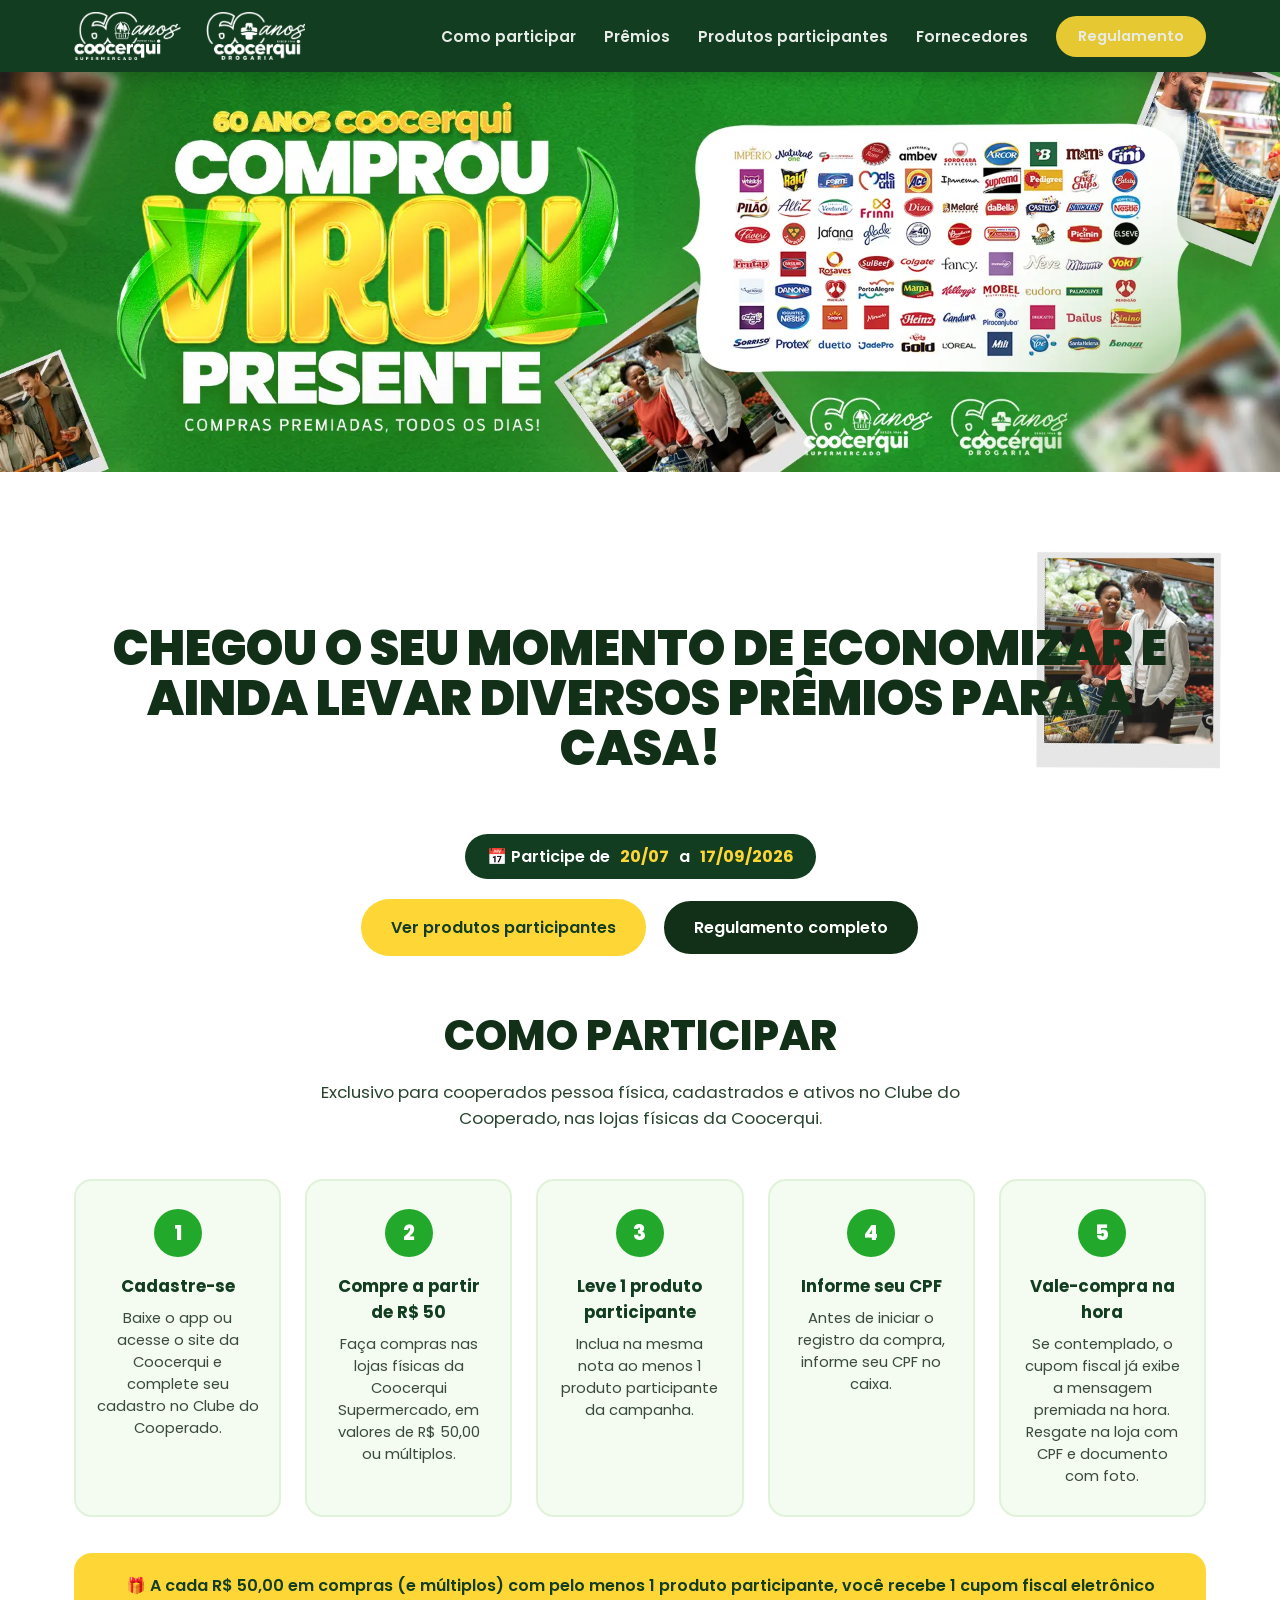
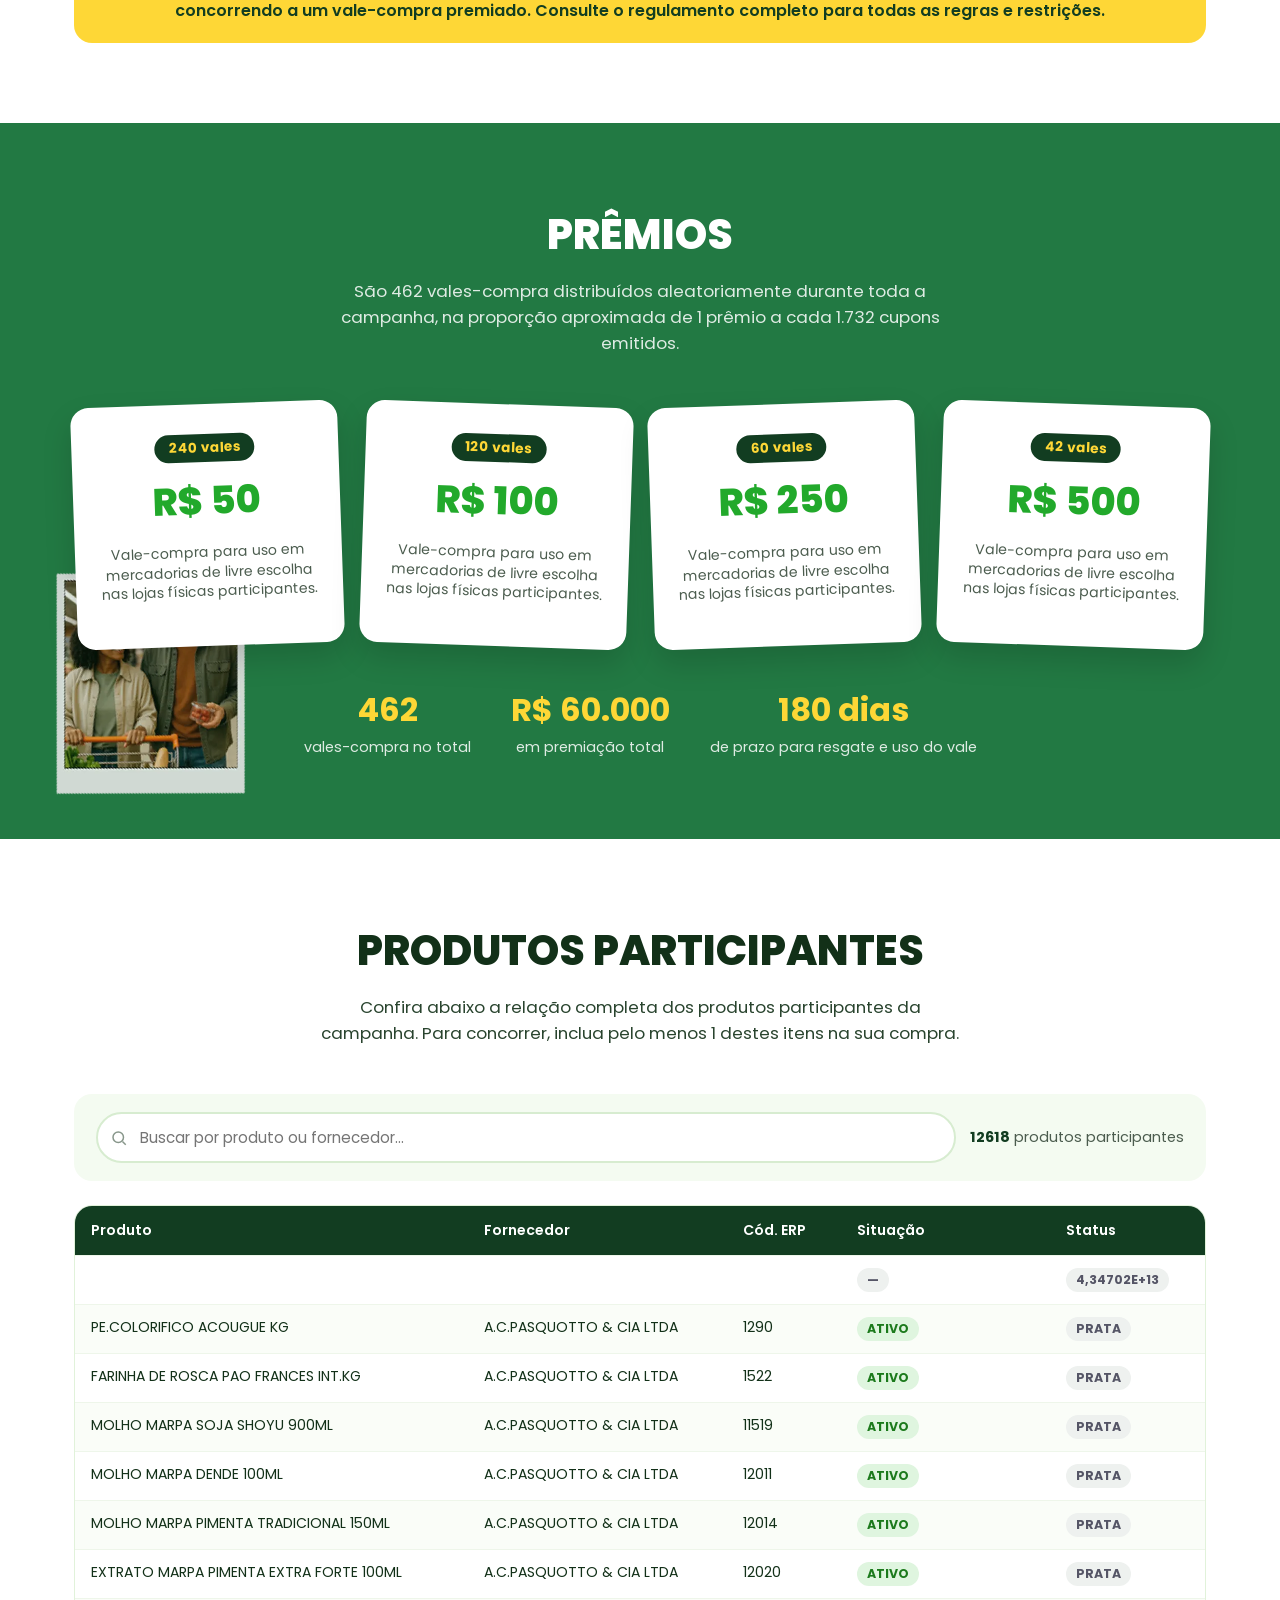
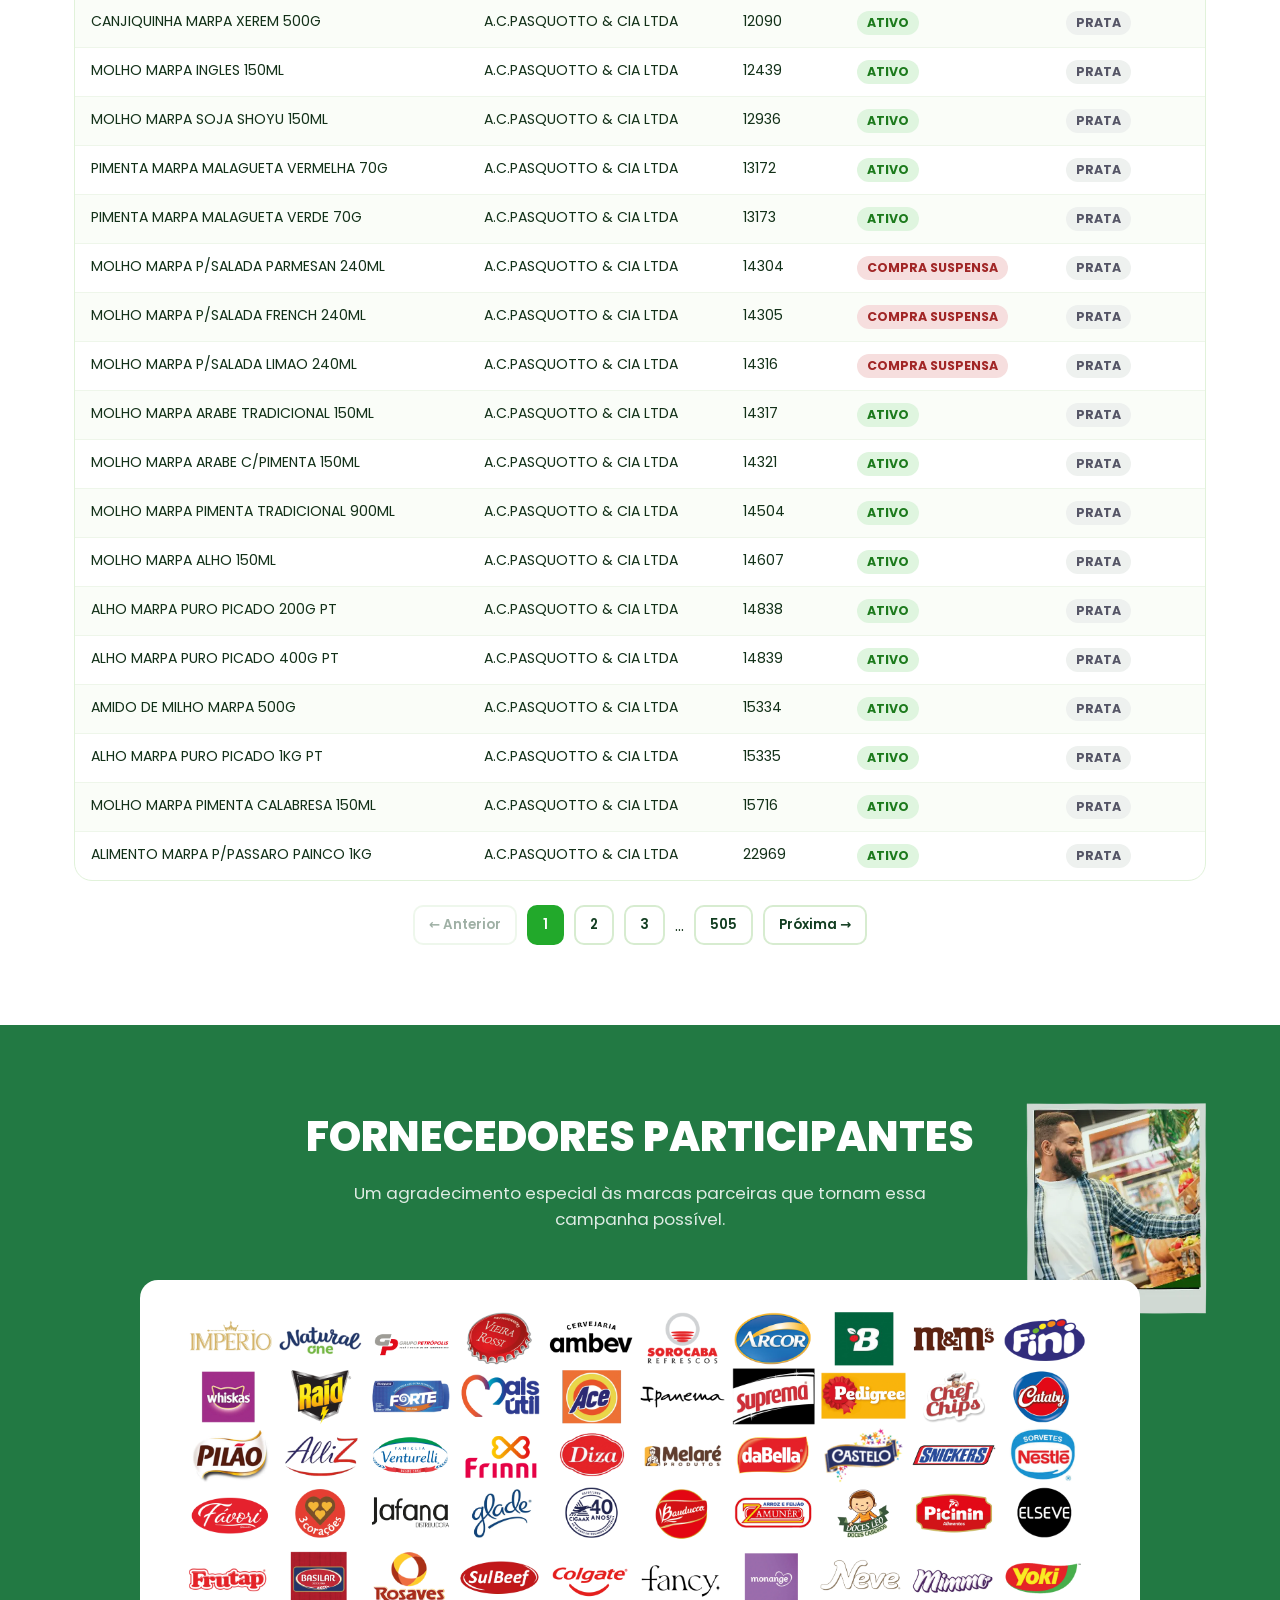
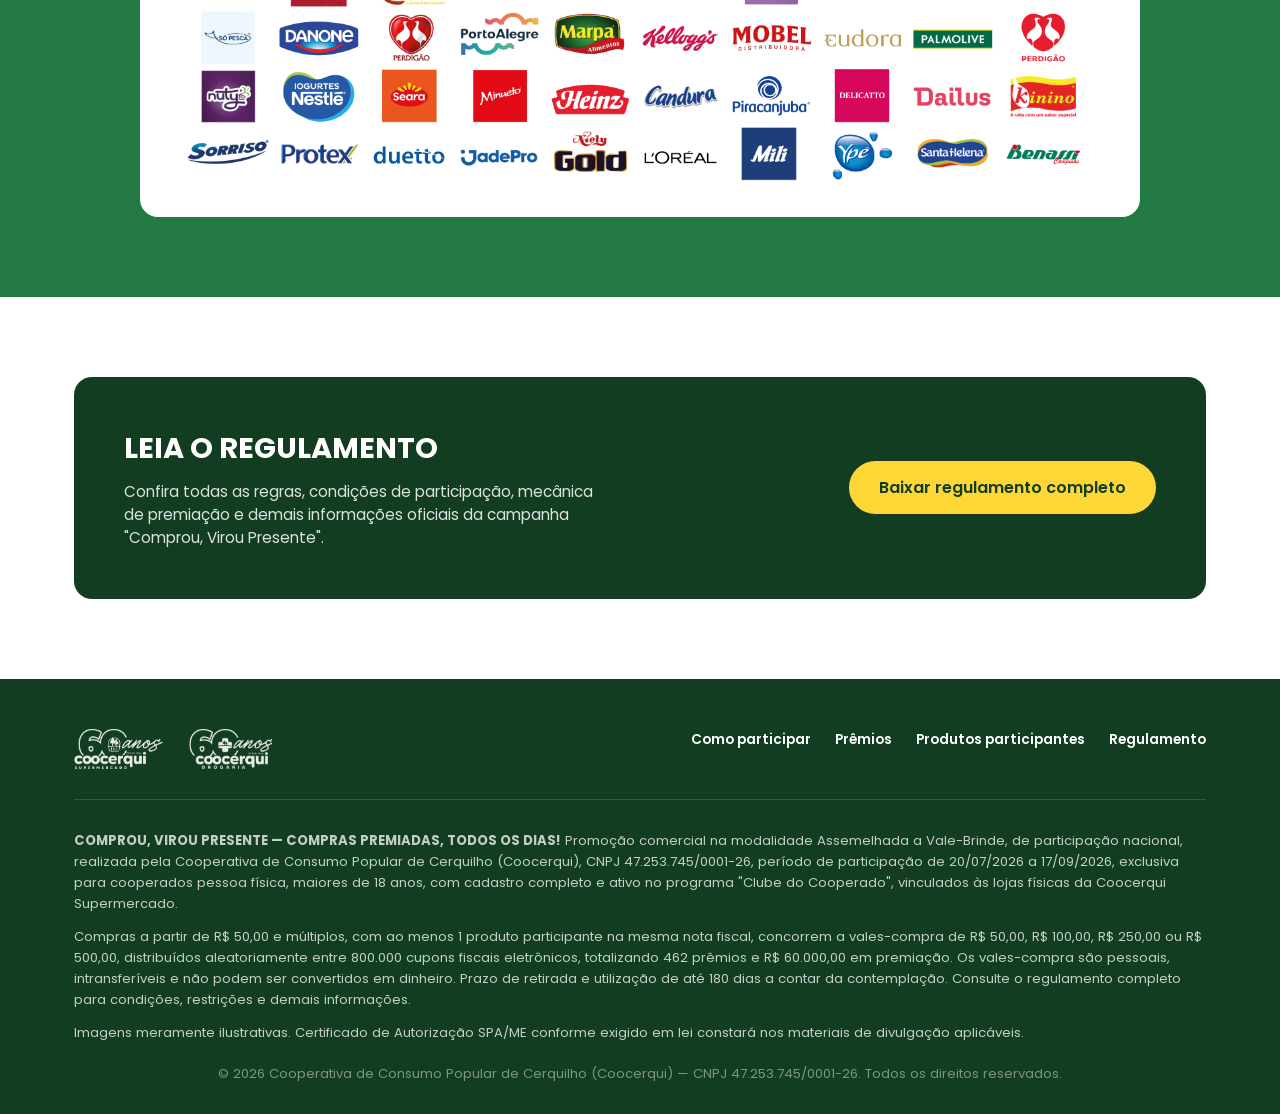
==== index.html @ d610de13 "add CTA" ====
<!doctype html>
<html lang="pt-br">
<head>
<meta charset="utf-8" />
<meta http-equiv="X-UA-Compatible" content="IE=edge" />
<meta name="viewport" content="width=device-width, initial-scale=1" />
<meta name="theme-color" content="#22a92b" />
<title>60 Anos Coocerqui | Comprou, Virou Presente</title>
<meta name="description" content="Celebre os 60 anos da Coocerqui! Nas compras a partir de R$ 50,00, com pelo menos 1 produto participante, você concorre a vales-compra na hora. Confira o regulamento e os produtos participantes." />
<meta name="keywords" content="Coocerqui, 60 anos, supermercado, drogaria, aniversário, campanha, promoção, vale-compra, clube do cooperado" />
<meta property="og:title" content="60 Anos Coocerqui | Comprou, Virou Presente" />
<meta property="og:description" content="Compras premiadas, todos os dias! Participe da campanha de 60 anos da Coocerqui e concorra a vales-compra na hora." />
<meta property="og:type" content="website" />
<link rel="preconnect" href="https://fonts.googleapis.com" />
<link rel="preconnect" href="https://fonts.gstatic.com" crossorigin />
<link href="https://fonts.googleapis.com/css2?family=Poppins:wght@400;500;600;700;800&display=swap" rel="stylesheet" />
<link rel="stylesheet" href="./css/style.css" />
</head>
<body>

<header class="site-header">
  <div class="container">
    <div class="header-logos">
      <img src="./imgs/supermercado60anos.png" alt="Coocerqui Supermercado - 60 anos" onerror="this.classList.add('hide-on-error')" />
      <img src="./imgs/drogaria60anos.png" alt="Coocerqui Drogaria - 60 anos" onerror="this.classList.add('hide-on-error')" />
    </div>

    <button class="nav-toggle" id="navToggle" aria-label="Abrir menu" aria-expanded="false">&#9776;</button>

    <nav class="main-nav" id="mainNav">
      <a href="#como-participar">Como participar</a>
      <a href="#premios">Prêmios</a>
      <a href="#produtos">Produtos participantes</a>
      <a href="#fornecedores">Fornecedores</a>
      <a class="btn btn-amarelo" href="./assets/regulamento60anos.pdf" target="_blank" rel="noopener">Regulamento</a>
    </nav>
  </div>
</header>

<main>

  <!-- HERO -->
  <section class="hero">
    <picture class="hero-banner">
      <source media="(max-width: 720px)" srcset="./imgs/BANNER_HERO_MOBILE.webp" />
      <img src="./imgs/BANNER_HERO_DESKTOP.webp" alt="60 anos Coocerqui - Comprou, Virou Presente - Compras premiadas, todos os dias!" onerror="this.closest('.hero').classList.add('sem-banner')" />
    </picture>

    <div class="hero-fallback">
      <span class="hero-eyebrow">60 anos Coocerqui</span>
      <h1 class="hero-title">
        Comprou
        <span class="destaque">Virou</span>
        Presente
      </h1>
      <p class="hero-subtitle">Compras premiadas, todos os dias!</p>
    </div>

  </section>
  
  <!-- COMO PARTICIPAR -->
  <section id="como-participar" class="faixa-branca">
    <div class="container hero-cta-area">

      <h1 style="font-size: 3em; font-weight: 900; line-height: 50px;">CHEGOU O SEU MOMENTO DE ECONOMIZAR E AINDA LEVAR DIVERSOS PRÊMIOS PARA A CASA!</h1>

      <div class="hero-period">
        📅 Participe de <strong>20/07</strong> a <strong>17/09/2026</strong>
      </div>
  
      <div class="hero-ctas">
        <a href="#produtos" class="btn btn-amarelo">Ver produtos participantes</a>
        <a href="./assets/regulamento60anos.pdf" target="_blank" rel="noopener" class="btn btn-outline">Regulamento completo</a>
      </div>
    </div>
    <img class="flutuante" src="./imgs/FLUTUANTE_01.webp" alt="" onerror="this.remove()" />

    <div class="container">
      <h2 class="section-title">Como participar</h2>
      <p class="section-subtitle">Exclusivo para cooperados pessoa física, cadastrados e ativos no Clube do Cooperado, nas lojas físicas da Coocerqui.</p>

      <div class="passos">
        <div class="passo">
          <div class="passo-numero">1</div>
          <h3>Cadastre-se</h3>
          <p>Baixe o app ou acesse o site da Coocerqui e complete seu cadastro no Clube do Cooperado.</p>
        </div>
        <div class="passo">
          <div class="passo-numero">2</div>
          <h3>Compre a partir de R$ 50</h3>
          <p>Faça compras nas lojas físicas da Coocerqui Supermercado, em valores de R$ 50,00 ou múltiplos.</p>
        </div>
        <div class="passo">
          <div class="passo-numero">3</div>
          <h3>Leve 1 produto participante</h3>
          <p>Inclua na mesma nota ao menos 1 produto participante da campanha.</p>
        </div>
        <div class="passo">
          <div class="passo-numero">4</div>
          <h3>Informe seu CPF</h3>
          <p>Antes de iniciar o registro da compra, informe seu CPF no caixa.</p>
        </div>
        <div class="passo">
          <div class="passo-numero">5</div>
          <h3>Vale-compra na hora</h3>
          <p>Se contemplado, o cupom fiscal já exibe a mensagem premiada na hora. Resgate na loja com CPF e documento com foto.</p>
        </div>
      </div>

      <div class="aviso-mecanica">
        🎁 A cada R$ 50,00 em compras (e múltiplos) com pelo menos 1 produto participante, você recebe 1 cupom fiscal eletrônico concorrendo a um vale-compra premiado. Consulte o regulamento completo para todas as regras e restrições.
      </div>
    </div>
  </section>

  <!-- PREMIOS -->
  <section id="premios" class="faixa-verde-escura">
    <img class="flutuante" src="./imgs/FLUTUANTE_02.webp" alt="" onerror="this.remove()" />

    <div class="container">
      <h2 class="section-title">Prêmios</h2>
      <p class="section-subtitle">São 462 vales-compra distribuídos aleatoriamente durante toda a campanha, na proporção aproximada de 1 prêmio a cada 1.732 cupons emitidos.</p>

      <div class="premios-grid">
        <div class="premio-card">
          <span class="premio-qtd">240 vales</span>
          <div class="premio-valor">R$ 50</div>
          <p class="premio-desc">Vale-compra para uso em mercadorias de livre escolha nas lojas físicas participantes.</p>
        </div>
        <div class="premio-card">
          <span class="premio-qtd">120 vales</span>
          <div class="premio-valor">R$ 100</div>
          <p class="premio-desc">Vale-compra para uso em mercadorias de livre escolha nas lojas físicas participantes.</p>
        </div>
        <div class="premio-card">
          <span class="premio-qtd">60 vales</span>
          <div class="premio-valor">R$ 250</div>
          <p class="premio-desc">Vale-compra para uso em mercadorias de livre escolha nas lojas físicas participantes.</p>
        </div>
        <div class="premio-card">
          <span class="premio-qtd">42 vales</span>
          <div class="premio-valor">R$ 500</div>
          <p class="premio-desc">Vale-compra para uso em mercadorias de livre escolha nas lojas físicas participantes.</p>
        </div>
      </div>

      <div class="premios-resumo">
        <div class="item">
          <strong>462</strong>
          <span>vales-compra no total</span>
        </div>
        <div class="item">
          <strong>R$ 60.000</strong>
          <span>em premiação total</span>
        </div>
        <div class="item">
          <strong>180 dias</strong>
          <span>de prazo para resgate e uso do vale</span>
        </div>
      </div>
    </div>
  </section>

  <!-- PRODUTOS PARTICIPANTES -->
  <section id="produtos" class="faixa-branca">
    <div class="container">
      <h2 class="section-title">Produtos participantes</h2>
      <p class="section-subtitle">Confira abaixo a relação completa dos produtos participantes da campanha. Para concorrer, inclua pelo menos 1 destes itens na sua compra.</p>

      <div class="produtos-toolbar">
        <div class="produtos-busca">
          <svg viewBox="0 0 24 24" fill="none" stroke="currentColor" stroke-width="2"><circle cx="11" cy="11" r="7"/><line x1="21" y1="21" x2="16.65" y2="16.65"/></svg>
          <input type="text" id="produtosBusca" placeholder="Buscar por produto ou fornecedor..." autocomplete="off" />
        </div>
        <div class="produtos-info" id="produtosInfo">Carregando produtos...</div>
      </div>

      <div class="tabela-wrap">
        <table class="produtos-tabela" id="produtosTabela">
          <thead>
            <tr>
              <th data-key="NOME_PRODUTO">Produto <span class="arrow"></span></th>
              <th data-key="RAZAO">Fornecedor <span class="arrow"></span></th>
              <th data-key="COD_ERP">Cód. ERP <span class="arrow"></span></th>
              <th data-key="SITUACAO">Situação <span class="arrow"></span></th>
              <th data-key="STATUS">Status <span class="arrow"></span></th>
            </tr>
          </thead>
          <tbody id="produtosCorpo">
            <tr><td colspan="5" class="produtos-estado">Carregando lista de produtos...</td></tr>
          </tbody>
        </table>
      </div>

      <div class="produtos-paginacao" id="produtosPaginacao"></div>
    </div>
  </section>

  <!-- FORNECEDORES -->
  <section id="fornecedores" class="faixa-verde-escura">
    <img class="flutuante" src="./imgs/FLUTUANTE_03.webp" alt="" onerror="this.remove()" />

    <div class="container">
      <h2 class="section-title">Fornecedores participantes</h2>
      <p class="section-subtitle">Um agradecimento especial às marcas parceiras que tornam essa campanha possível.</p>

      <div class="fornecedores-box">
        <img src="./imgs/LOGO_FORNECEDORES.webp" alt="Logos dos fornecedores participantes" onerror="this.closest('.fornecedores-box').style.display='none'" />
      </div>
    </div>
  </section>

  <!-- REGULAMENTO CTA -->
  <section class="faixa-branca">
    <div class="container">
      <div class="regulamento-cta">
        <div>
          <h2>Leia o regulamento</h2>
          <p>Confira todas as regras, condições de participação, mecânica de premiação e demais informações oficiais da campanha "Comprou, Virou Presente".</p>
        </div>
        <a href="./assets/regulamento60anos.pdf" target="_blank" rel="noopener" class="btn btn-amarelo">Baixar regulamento completo</a>
      </div>
    </div>
  </section>

</main>

<footer class="site-footer">
  <div class="container">
    <div class="footer-top">
      <div class="footer-logos">
        <img src="./imgs/supermercado60anos.png" alt="Coocerqui Supermercado" onerror="this.classList.add('hide-on-error')" />
        <img src="./imgs/drogaria60anos.png" alt="Coocerqui Drogaria" onerror="this.classList.add('hide-on-error')" />
      </div>
      <div class="footer-links">
        <a href="#como-participar">Como participar</a>
        <a href="#premios">Prêmios</a>
        <a href="#produtos">Produtos participantes</a>
        <a href="./assets/regulamento60anos.pdf" target="_blank" rel="noopener">Regulamento</a>
      </div>
    </div>

    <div class="footer-legal">
      <p><strong>COMPROU, VIROU PRESENTE — COMPRAS PREMIADAS, TODOS OS DIAS!</strong> Promoção comercial na modalidade Assemelhada a Vale-Brinde, de participação nacional, realizada pela Cooperativa de Consumo Popular de Cerquilho (Coocerqui), CNPJ 47.253.745/0001-26, período de participação de 20/07/2026 a 17/09/2026, exclusiva para cooperados pessoa física, maiores de 18 anos, com cadastro completo e ativo no programa "Clube do Cooperado", vinculados às lojas físicas da Coocerqui Supermercado.</p>
      <p>Compras a partir de R$ 50,00 e múltiplos, com ao menos 1 produto participante na mesma nota fiscal, concorrem a vales-compra de R$ 50,00, R$ 100,00, R$ 250,00 ou R$ 500,00, distribuídos aleatoriamente entre 800.000 cupons fiscais eletrônicos, totalizando 462 prêmios e R$ 60.000,00 em premiação. Os vales-compra são pessoais, intransferíveis e não podem ser convertidos em dinheiro. Prazo de retirada e utilização de até 180 dias a contar da contemplação. Consulte o regulamento completo para condições, restrições e demais informações.</p>
      <p>Imagens meramente ilustrativas. Certificado de Autorização SPA/ME conforme exigido em lei constará nos materiais de divulgação aplicáveis.</p>
    </div>

    <div class="footer-bottom">
      &copy; <span id="anoAtual">2026</span> Cooperativa de Consumo Popular de Cerquilho (Coocerqui) — CNPJ 47.253.745/0001-26. Todos os direitos reservados.
    </div>
  </div>
</footer>

<script src="./js/produtos.js"></script>
<script src="./js/main.js"></script>
</body>
</html>
---- css/style.css ----
/* =========================================================
   COOCERQUI 60 ANOS — Comprou, Virou Presente
   ========================================================= */

:root {
  --verde-fundo: #22a92b;
  --verde-escuro: #227943;
  --verde-mais-escuro: #123d21;
  --amarelo: #fed736;
  --amarelo-escuro: #e8b800;
  --branco: #ffffff;
  --texto-escuro: #123018;
  --sombra: rgba(0, 0, 0, 0.25);

  --font-display: "Poppins", system-ui, sans-serif;
  --font-body: "Poppins", system-ui, -apple-system, "Segoe UI", Roboto, sans-serif;

  --container: 1180px;
  --radius: 18px;
}

* {
  box-sizing: border-box;
}

html {
  scroll-behavior: smooth;
}

body {
  margin: 0;
  font-family: var(--font-body);
  color: var(--texto-escuro);
  background: var(--verde-fundo);
  overflow-x: hidden;
}

img {
  max-width: 100%;
  display: block;
}

a {
  color: inherit;
}

.container {
  width: 100%;
  max-width: var(--container);
  margin: 0 auto;
  padding: 0 24px;
  position: relative;
  z-index: 2;
}

.hide-on-error {
  display: none !important;
}

/* -------------------- Buttons -------------------- */
.btn {
  display: inline-flex;
  align-items: center;
  justify-content: center;
  gap: 8px;
  padding: 14px 30px;
  border-radius: 999px;
  font-family: var(--font-body);
  font-weight: 600;
  font-size: 1rem;
  text-decoration: none;
  border: none;
  cursor: pointer;
  transition: transform 0.15s ease, box-shadow 0.15s ease, background-color 0.15s ease;
  white-space: nowrap;
}

.btn:hover {
  transform: translateY(-2px);
  box-shadow: 0 6px 14px rgba(0, 0, 0, 0.15);
}

.btn-amarelo {
  background: var(--amarelo);
  color: var(--verde-mais-escuro);
}

.btn-amarelo:hover {
  background: var(--amarelo-escuro);
}

.btn-outline {
  background: var(--texto-escuro);
  color: var(--branco);
  border: 2px solid var(--branco);
}

.btn-outline:hover {
  opacity: .9;
}

.btn-verde {
  background: var(--verde-mais-escuro);
  color: var(--branco);
}

.btn-verde:hover {
  background: #0a2113;
}

/* -------------------- Header -------------------- */
.site-header {
  position: sticky;
  top: 0;
  z-index: 50;
  background: var(--verde-mais-escuro);
  box-shadow: 0 4px 18px rgba(0, 0, 0, 0.2);
}

.site-header .container {
  display: flex;
  align-items: center;
  justify-content: space-between;
  gap: 20px;
  padding-top: 12px;
  padding-bottom: 12px;
}

.header-logos {
  display: flex;
  align-items: center;
  gap: 18px;
}

.header-logos img {
  height: 48px;
  width: auto;
}

.main-nav {
  display: flex;
  align-items: center;
  gap: 28px;
}

.main-nav a {
  color: var(--branco);
  text-decoration: none;
  font-weight: 600;
  font-size: 0.95rem;
  opacity: 0.9;
  transition: opacity 0.2s;
}

.main-nav a:hover {
  opacity: 1;
  color: var(--amarelo);
}

.main-nav .btn {
  padding: 10px 22px;
  font-size: 0.9rem;
}

.nav-toggle {
  display: none;
  background: none;
  border: none;
  color: var(--branco);
  font-size: 1.8rem;
  cursor: pointer;
}

/* -------------------- Hero -------------------- */
.hero {
  position: relative;
  padding: 0;
  background: var(--verde-fundo);
}

.hero-banner img {
  width: 100%;
}

.hero-fallback {
  display: none;
  text-align: center;
  padding: 60px 24px 10px;
}

.hero.sem-banner .hero-banner {
  display: none;
}

.hero.sem-banner .hero-fallback {
  display: block;
}

.hero-eyebrow {
  display: inline-block;
  color: var(--amarelo);
  font-weight: 700;
  font-size: 1.3rem;
  letter-spacing: 1px;
  text-transform: uppercase;
  margin-bottom: 6px;
}

.hero-title {
  font-weight: 800;
  line-height: 1;
  margin: 0;
  text-transform: uppercase;
  color: var(--branco);
  font-size: clamp(2.6rem, 6vw, 4.6rem);
}

.hero-title .destaque {
  display: block;
  color: var(--amarelo);
}

.hero-subtitle {
  color: var(--branco);
  font-weight: 600;
  font-size: clamp(1.2rem, 2.4vw, 1.6rem);
  margin: 10px 0 0;
}

.hero-cta-area {
  display: flex;
  flex-direction: column;
  align-items: center;
  gap: 20px;
  padding: 32px 24px 48px;
  text-align: center;
}

.hero-period {
  display: inline-flex;
  align-items: center;
  gap: 10px;
  background: var(--verde-mais-escuro);
  color: var(--branco);
  border-radius: 999px;
  padding: 10px 22px;
  font-weight: 600;
}

.hero-period strong {
  color: var(--amarelo);
}

.hero-ctas {
  display: flex;
  flex-wrap: wrap;
  justify-content: center;
  gap: 16px;
}

/* Floating decorative elements */
.flutuante {
  position: absolute;
  z-index: 1;
  pointer-events: none;
  width: 200px;
  animation: flutuar 6s ease-in-out infinite;
  opacity: 0.9;
}

@keyframes flutuar {
  0%, 100% {
    transform: translateY(0) rotate(0deg);
  }
  50% {
    transform: translateY(-18px) rotate(4deg);
  }
}

#como-participar .flutuante {
  top: 6%;
  right: 4%;
}

#premios .flutuante {
  bottom: 6%;
  left: 4%;
  animation-delay: 1.2s;
}

#fornecedores .flutuante {
  top: 8%;
  right: 5%;
  animation-delay: 2.4s;
}

@media (max-width: 980px) {
  .flutuante {
    width: 90px;
    opacity: 0.6;
  }
}

@media (max-width: 640px) {
  .flutuante {
    display: none;
  }
}

/* -------------------- Section shared -------------------- */
section {
  position: relative;
  padding: 80px 0;
}

.section-title {
  font-family: var(--font-display);
  text-transform: uppercase;
  font-weight: 800;
  text-align: center;
  font-size: clamp(1.8rem, 4vw, 2.6rem);
  margin: 0 0 12px;
}

.section-subtitle {
  text-align: center;
  max-width: 640px;
  margin: 0 auto 48px;
  font-size: 1.05rem;
  opacity: 0.9;
}

.faixa-branca {
  background: var(--branco);
  color: var(--texto-escuro);
}

.faixa-verde-escura {
  background: var(--verde-escuro);
  color: var(--branco);
}

.faixa-verde-escura .section-subtitle {
  opacity: 0.85;
}

/* -------------------- Como participar -------------------- */
.passos {
  display: grid;
  grid-template-columns: repeat(5, 1fr);
  gap: 24px;
}

.passo {
  background: #f4fbf1;
  border: 2px solid #e1f2da;
  border-radius: var(--radius);
  padding: 28px 20px;
  text-align: center;
  position: relative;
  transition: transform 0.2s ease;
}

.passo:hover {
  transform: translateY(-6px);
}

.passo-numero {
  width: 48px;
  height: 48px;
  border-radius: 50%;
  background: var(--verde-fundo);
  color: var(--branco);
  font-family: var(--font-display);
  font-weight: 800;
  font-size: 1.3rem;
  display: flex;
  align-items: center;
  justify-content: center;
  margin: 0 auto 16px;
}

.passo h3 {
  font-family: var(--font-display);
  font-size: 1.05rem;
  margin: 0 0 8px;
  color: var(--verde-mais-escuro);
}

.passo p {
  font-size: 0.92rem;
  line-height: 1.5;
  margin: 0;
  color: #3a4a3d;
}

.aviso-mecanica {
  margin-top: 36px;
  background: var(--amarelo);
  border-radius: var(--radius);
  padding: 20px 28px;
  text-align: center;
  font-weight: 600;
  color: var(--verde-mais-escuro);
}

/* -------------------- Premios -------------------- */
.premios-grid {
  display: grid;
  grid-template-columns: repeat(4, 1fr);
  gap: 22px;
  margin-bottom: 40px;
}

.premio-card {
  background: var(--branco);
  color: var(--texto-escuro);
  border-radius: var(--radius);
  padding: 30px 20px;
  text-align: center;
  box-shadow: 0 14px 30px rgba(0, 0, 0, 0.15);
  transform: rotate(var(--tilt, 0deg));
}

.premio-card:nth-child(odd) {
  --tilt: -2deg;
}

.premio-card:nth-child(even) {
  --tilt: 2deg;
}

.premio-valor {
  font-family: var(--font-display);
  font-size: 2.4rem;
  font-weight: 800;
  color: var(--verde-fundo);
  margin-bottom: 6px;
}

.premio-qtd {
  display: inline-block;
  background: var(--verde-mais-escuro);
  color: var(--amarelo);
  border-radius: 999px;
  padding: 4px 14px;
  font-weight: 700;
  font-size: 0.85rem;
  margin-bottom: 10px;
}

.premio-desc {
  font-size: 0.88rem;
  color: #4b5c4e;
  line-height: 1.4;
}

.premios-resumo {
  display: flex;
  flex-wrap: wrap;
  justify-content: center;
  gap: 40px;
  text-align: center;
}

.premios-resumo .item strong {
  display: block;
  font-family: var(--font-display);
  font-size: 2rem;
  color: var(--amarelo);
}

.premios-resumo .item span {
  font-size: 0.9rem;
  opacity: 0.85;
}

/* -------------------- Produtos participantes -------------------- */
.produtos-toolbar {
  display: flex;
  flex-wrap: wrap;
  gap: 14px;
  align-items: center;
  justify-content: space-between;
  margin-bottom: 24px;
  background: #f4fbf1;
  border-radius: var(--radius);
  padding: 18px 22px;
}

.produtos-busca {
  flex: 1 1 280px;
  position: relative;
}

.produtos-busca input {
  width: 100%;
  padding: 12px 16px 12px 42px;
  border-radius: 999px;
  border: 2px solid #d7ecd0;
  font-size: 0.95rem;
  font-family: var(--font-body);
  outline: none;
  transition: border-color 0.2s;
}

.produtos-busca input:focus {
  border-color: var(--verde-fundo);
}

.produtos-busca svg {
  position: absolute;
  left: 14px;
  top: 50%;
  transform: translateY(-50%);
  width: 18px;
  height: 18px;
  opacity: 0.5;
}

.produtos-info {
  font-size: 0.9rem;
  color: #4b5c4e;
}

.produtos-info strong {
  color: var(--verde-mais-escuro);
}

.tabela-wrap {
  overflow-x: auto;
  border-radius: var(--radius);
  border: 1px solid #e1f2da;
  background: var(--branco);
}

table.produtos-tabela {
  width: 100%;
  border-collapse: collapse;
  font-size: 0.88rem;
  min-width: 780px;
}

.produtos-tabela thead th {
  background: var(--verde-mais-escuro);
  color: var(--branco);
  text-align: left;
  padding: 14px 16px;
  font-family: var(--font-display);
  font-weight: 600;
  position: sticky;
  top: 0;
  cursor: pointer;
  user-select: none;
  white-space: nowrap;
}

.produtos-tabela thead th:hover {
  background: #14572c;
}

.produtos-tabela thead th .arrow {
  opacity: 0.5;
  margin-left: 4px;
  font-size: 0.75em;
}

.produtos-tabela tbody td {
  padding: 12px 16px;
  border-top: 1px solid #eef6ea;
  vertical-align: top;
}

.produtos-tabela tbody tr:nth-child(even) {
  background: #fafdf8;
}

.produtos-tabela tbody tr:hover {
  background: #f0f9ec;
}

.badge {
  display: inline-block;
  padding: 3px 10px;
  border-radius: 999px;
  font-size: 0.78rem;
  font-weight: 700;
  white-space: nowrap;
}

.badge-ok {
  background: #dff5df;
  color: #1c7a1c;
}

.badge-warn {
  background: #fff2cc;
  color: #8a6d00;
}

.badge-off {
  background: #f6dede;
  color: #a12626;
}

.badge-neutro {
  background: #eef1ef;
  color: #556;
}

.produtos-estado {
  text-align: center;
  padding: 60px 20px;
  color: #4b5c4e;
}

.produtos-estado.erro {
  color: #a12626;
}

.produtos-paginacao {
  display: flex;
  align-items: center;
  justify-content: center;
  gap: 10px;
  margin-top: 24px;
  flex-wrap: wrap;
}

.produtos-paginacao button {
  border: 2px solid #d7ecd0;
  background: var(--branco);
  border-radius: 10px;
  padding: 8px 14px;
  cursor: pointer;
  font-family: var(--font-body);
  font-weight: 600;
  color: var(--verde-mais-escuro);
  transition: background 0.15s;
}

.produtos-paginacao button:disabled {
  opacity: 0.4;
  cursor: not-allowed;
}

.produtos-paginacao button.ativo {
  background: var(--verde-fundo);
  color: var(--branco);
  border-color: var(--verde-fundo);
}

.produtos-paginacao button:not(:disabled):hover {
  background: #eaf7e5;
}

/* -------------------- Fornecedores -------------------- */
.fornecedores-box {
  background: var(--branco);
  border-radius: var(--radius);
  padding: 30px;
  text-align: center;
  max-width: 1000px;
  margin: 0 auto;
}

.fornecedores-box img {
  margin: 0 auto;
  width: 100%;
  aspect-ratio: 1220 / 618;
  object-fit: contain;
}

/* -------------------- Regulamento CTA -------------------- */
.regulamento-cta {
  background: var(--verde-mais-escuro);
  border-radius: var(--radius);
  padding: 50px;
  display: flex;
  align-items: center;
  justify-content: space-between;
  gap: 30px;
  flex-wrap: wrap;
  color: var(--branco);
}

.regulamento-cta h2 {
  font-family: var(--font-display);
  text-transform: uppercase;
  margin: 0 0 10px;
  font-size: 1.8rem;
}

.regulamento-cta p {
  margin: 0;
  max-width: 480px;
  opacity: 0.85;
  font-size: 0.95rem;
}

/* -------------------- Footer -------------------- */
.site-footer {
  background: var(--verde-mais-escuro);
  color: rgba(255, 255, 255, 0.75);
  padding: 50px 0 30px;
  font-size: 0.82rem;
  line-height: 1.6;
}

.footer-top {
  display: flex;
  justify-content: space-between;
  gap: 30px;
  flex-wrap: wrap;
  margin-bottom: 30px;
  padding-bottom: 30px;
  border-bottom: 1px solid rgba(255, 255, 255, 0.15);
}

.footer-logos {
  display: flex;
  gap: 20px;
  align-items: center;
}

.footer-logos img {
  height: 40px;
  width: auto;
  filter: brightness(0) invert(1);
  opacity: 0.9;
}

.footer-links {
  display: flex;
  gap: 24px;
  flex-wrap: wrap;
}

.footer-links a {
  text-decoration: none;
  color: var(--branco);
  font-weight: 600;
  font-size: 0.85rem;
}

.footer-legal p {
  margin: 0 0 12px;
}

.footer-bottom {
  margin-top: 20px;
  text-align: center;
  opacity: 0.6;
}

/* -------------------- Responsive -------------------- */
@media (max-width: 980px) {
  .passos {
    grid-template-columns: repeat(2, 1fr);
  }

  .premios-grid {
    grid-template-columns: repeat(2, 1fr);
  }

  .main-nav {
    position: fixed;
    top: 74px;
    left: 0;
    right: 0;
    background: var(--verde-mais-escuro);
    flex-direction: column;
    align-items: flex-start;
    padding: 20px 24px 30px;
    gap: 16px;
    transform: translateY(-130%);
    transition: transform 0.25s ease;
    box-shadow: 0 12px 20px rgba(0, 0, 0, 0.25);
  }

  .main-nav.aberto {
    transform: translateY(0);
  }

  .nav-toggle {
    display: block;
  }
}

@media (max-width: 640px) {
  .passos {
    grid-template-columns: 1fr;
  }

  .premios-grid {
    grid-template-columns: 1fr;
  }

  .regulamento-cta {
    flex-direction: column;
    text-align: center;
  }

  .footer-top {
    flex-direction: column;
  }

  section {
    padding: 56px 0;
  }
}
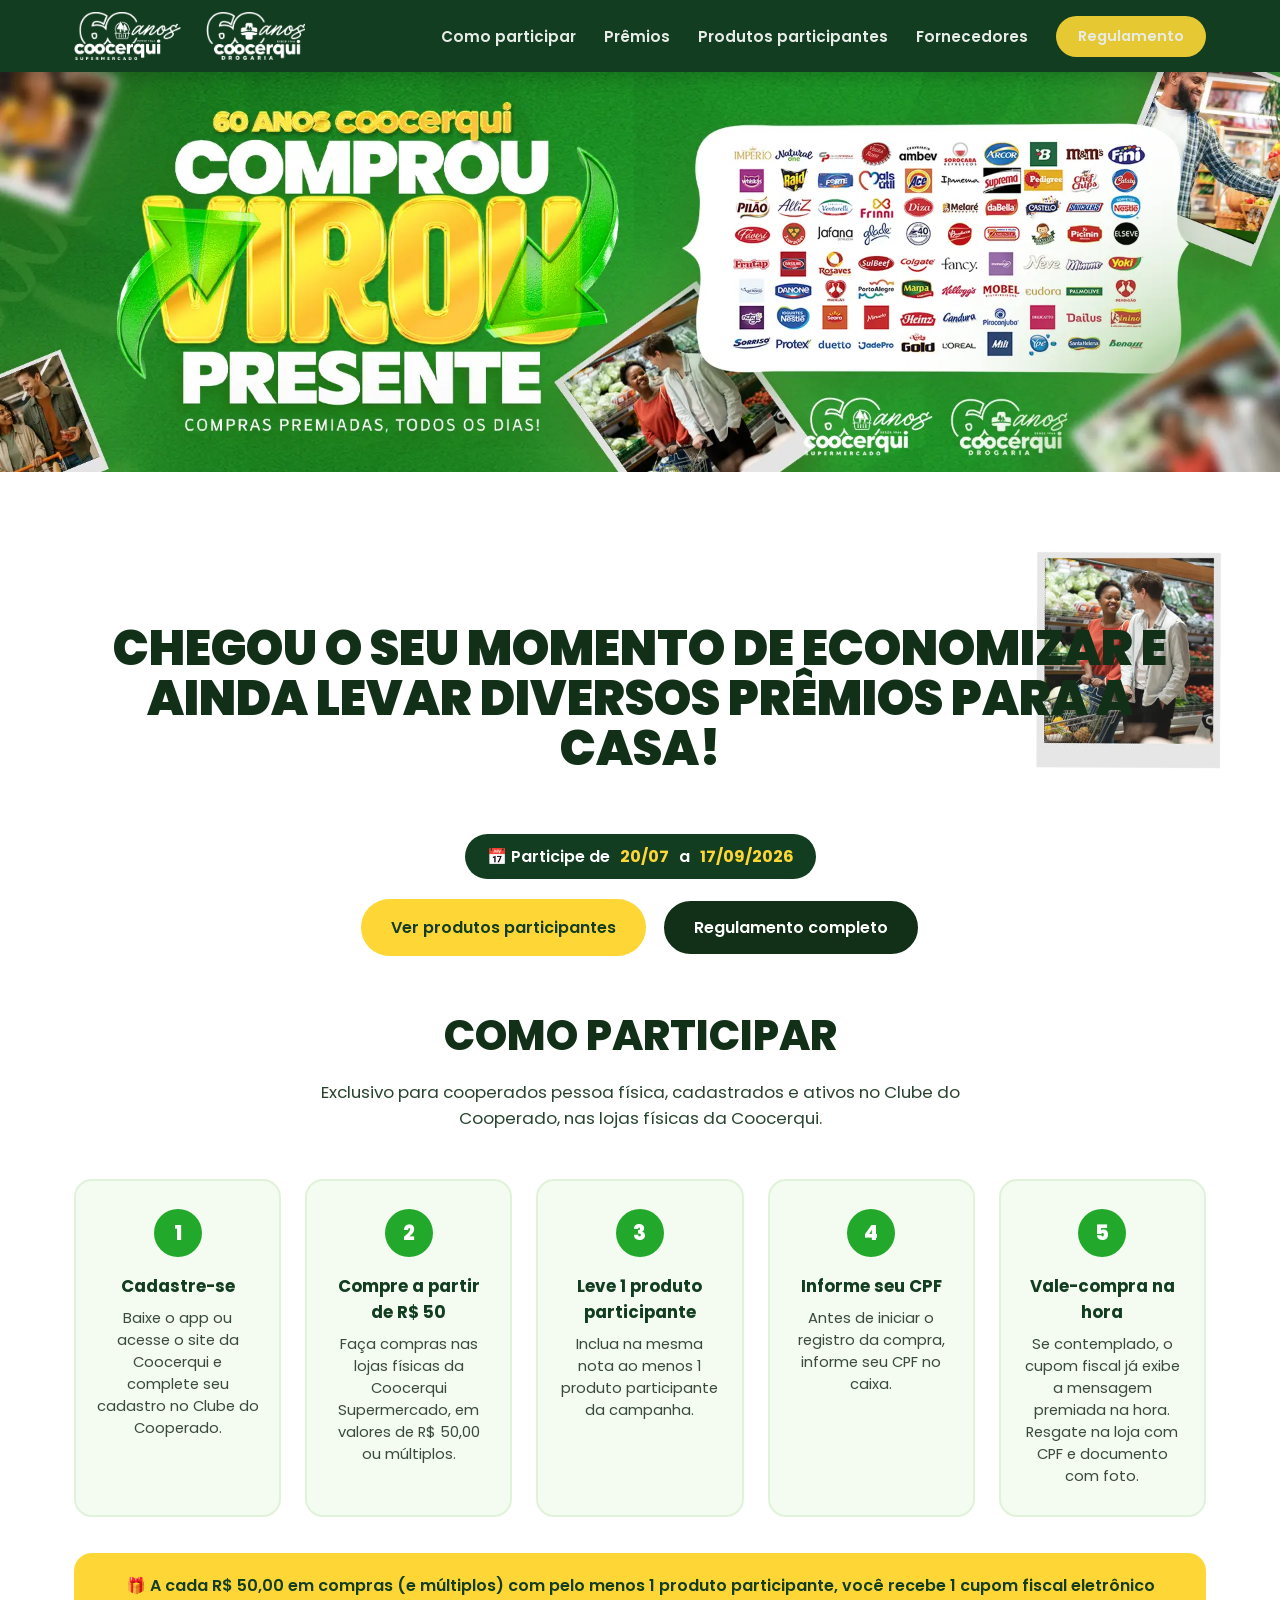
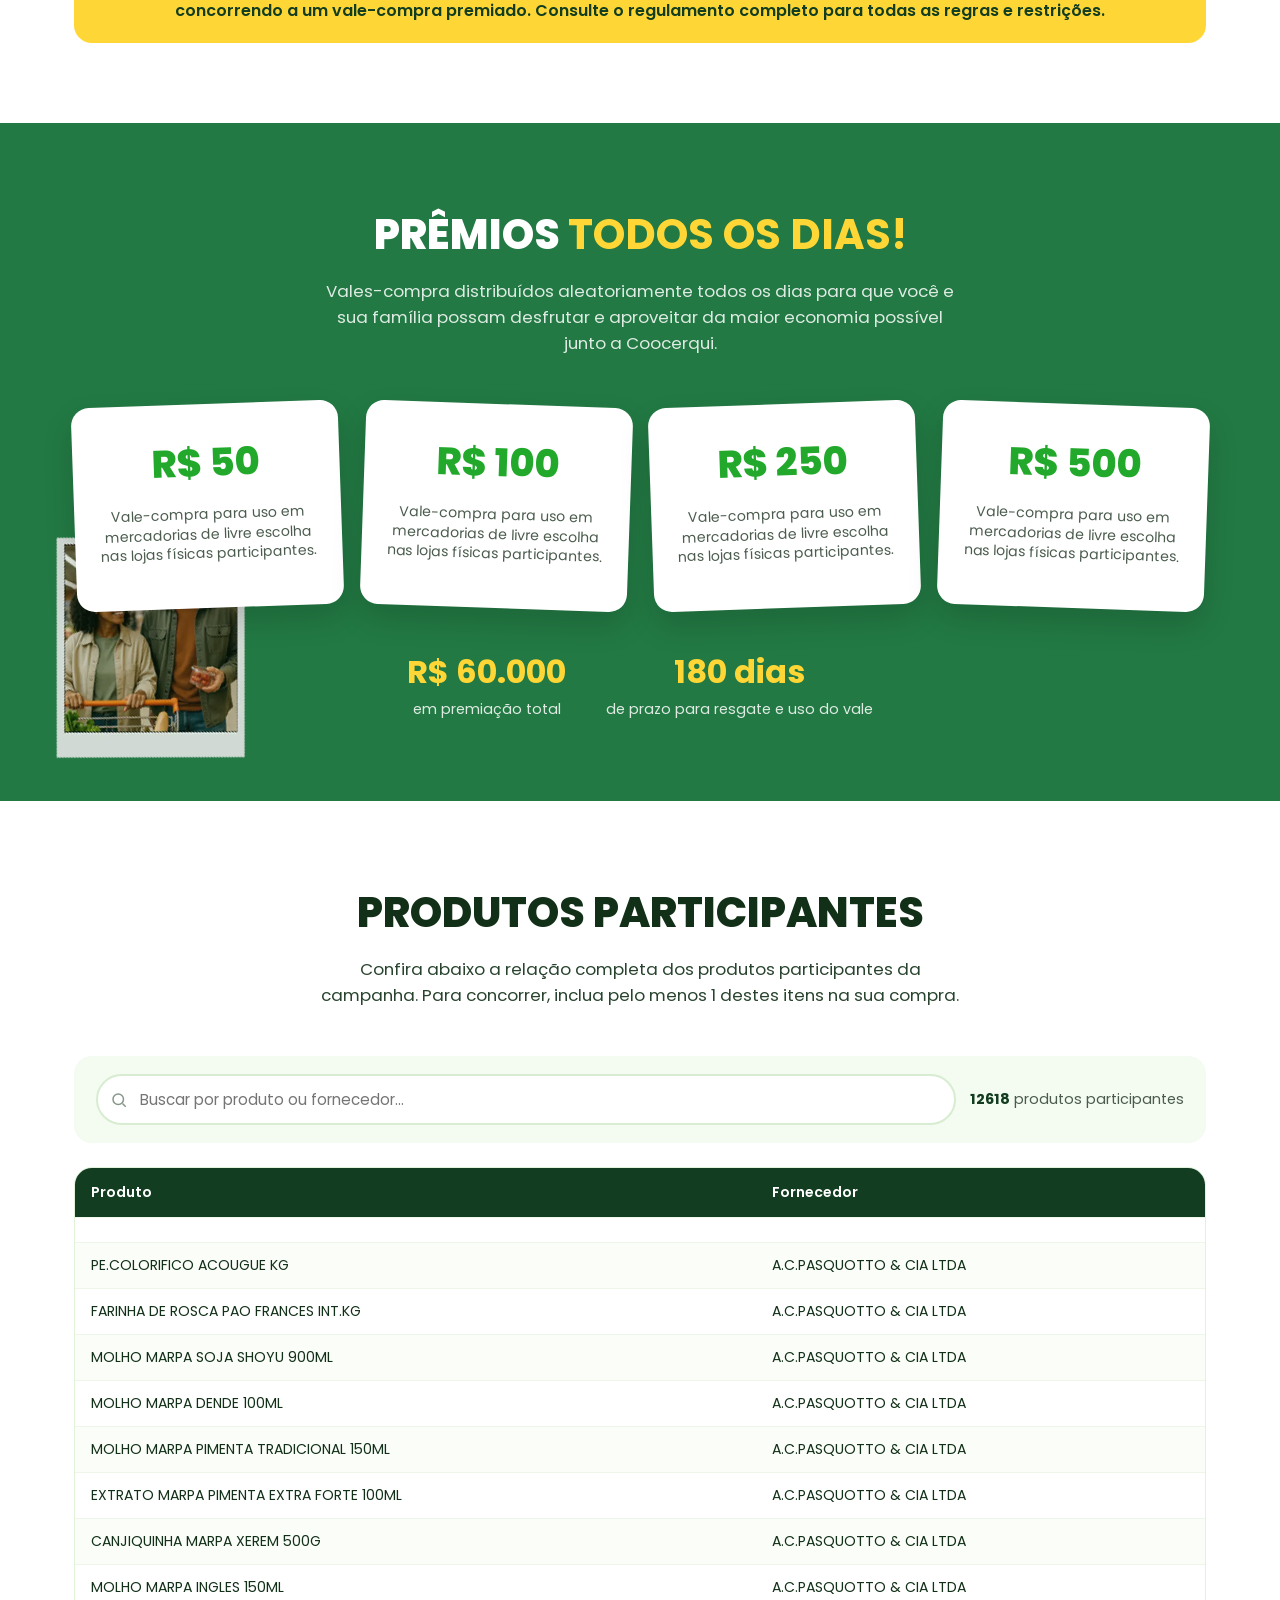
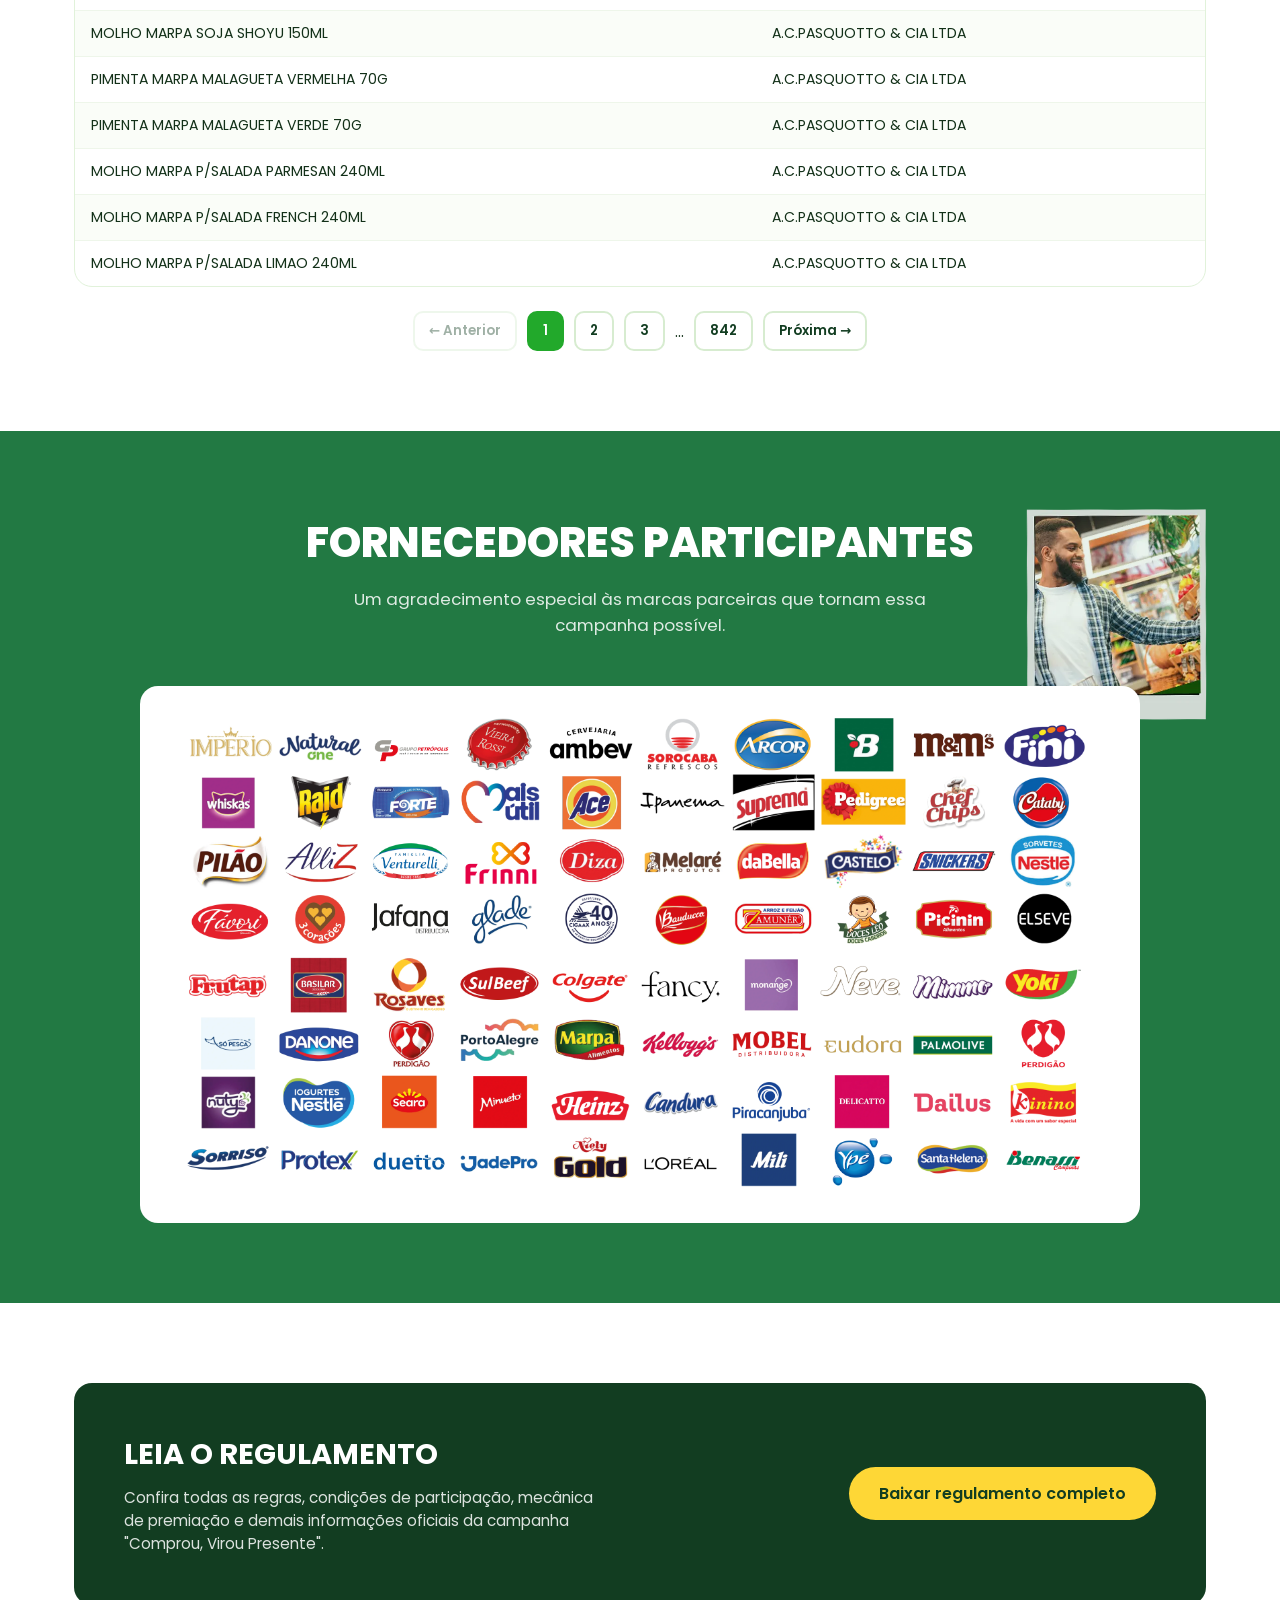
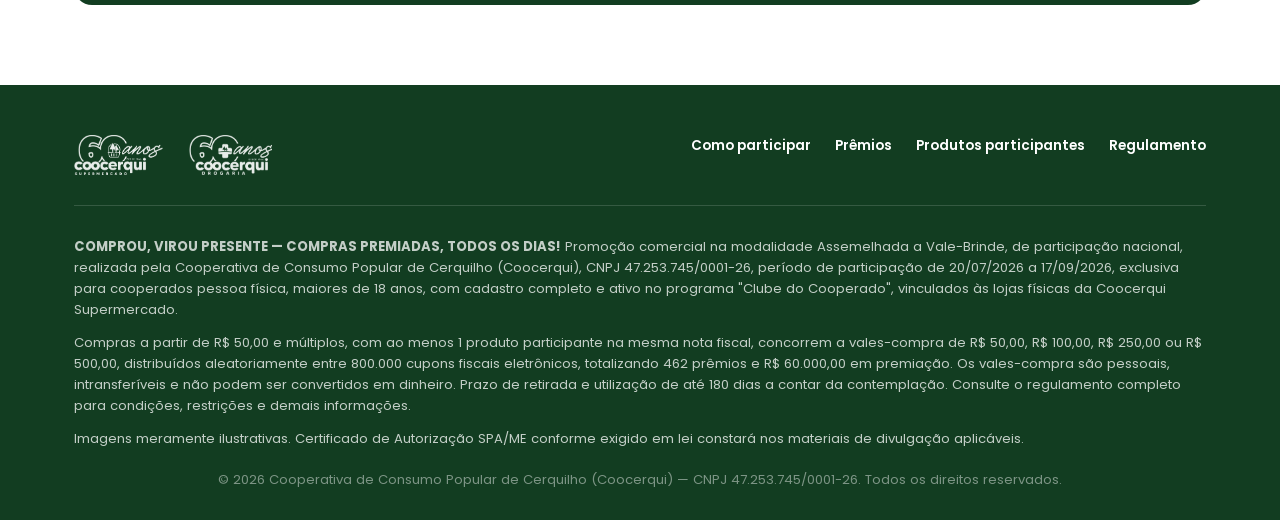
==== commit 302bd5c4: "add deploy envs" ====
--- a/index.html
+++ b/index.html
@@ -15,6 +15,16 @@
 <link rel="preconnect" href="https://fonts.gstatic.com" crossorigin />
 <link href="https://fonts.googleapis.com/css2?family=Poppins:wght@400;500;600;700;800&display=swap" rel="stylesheet" />
 <link rel="stylesheet" href="./css/style.css" />
+<meta name="theme-color" content="#000000">
+<meta name="viewport" content="width=device-width,initial-scale=1">
+<meta name="apple-mobile-web-app-capable" content="yes">
+<meta property="og:url" content="https://www.coocerqui.com.br/campanha60anos">
+<meta property="og:type" content="website">
+<meta name="twitter:card" content="summary_large_image">
+<link rel="icon" href="/img/favicon.png">
+
+
+
 </head>
 <body>
 
@@ -118,37 +128,29 @@
     <img class="flutuante" src="./imgs/FLUTUANTE_02.webp" alt="" onerror="this.remove()" />
 
     <div class="container">
-      <h2 class="section-title">Prêmios</h2>
-      <p class="section-subtitle">São 462 vales-compra distribuídos aleatoriamente durante toda a campanha, na proporção aproximada de 1 prêmio a cada 1.732 cupons emitidos.</p>
+      <h2 class="section-title">Prêmios <strong style="color: #fed736;">Todos Os Dias!</strong></h2>
+      <p class="section-subtitle">Vales-compra distribuídos aleatoriamente todos os dias para que você e sua família possam desfrutar e aproveitar da maior economia possível junto a Coocerqui.</p>
 
       <div class="premios-grid">
         <div class="premio-card">
-          <span class="premio-qtd">240 vales</span>
           <div class="premio-valor">R$ 50</div>
           <p class="premio-desc">Vale-compra para uso em mercadorias de livre escolha nas lojas físicas participantes.</p>
         </div>
         <div class="premio-card">
-          <span class="premio-qtd">120 vales</span>
           <div class="premio-valor">R$ 100</div>
           <p class="premio-desc">Vale-compra para uso em mercadorias de livre escolha nas lojas físicas participantes.</p>
         </div>
         <div class="premio-card">
-          <span class="premio-qtd">60 vales</span>
           <div class="premio-valor">R$ 250</div>
           <p class="premio-desc">Vale-compra para uso em mercadorias de livre escolha nas lojas físicas participantes.</p>
         </div>
         <div class="premio-card">
-          <span class="premio-qtd">42 vales</span>
           <div class="premio-valor">R$ 500</div>
           <p class="premio-desc">Vale-compra para uso em mercadorias de livre escolha nas lojas físicas participantes.</p>
         </div>
       </div>
 
       <div class="premios-resumo">
-        <div class="item">
-          <strong>462</strong>
-          <span>vales-compra no total</span>
-        </div>
         <div class="item">
           <strong>R$ 60.000</strong>
           <span>em premiação total</span>
@@ -181,9 +183,6 @@
             <tr>
               <th data-key="NOME_PRODUTO">Produto <span class="arrow"></span></th>
               <th data-key="RAZAO">Fornecedor <span class="arrow"></span></th>
-              <th data-key="COD_ERP">Cód. ERP <span class="arrow"></span></th>
-              <th data-key="SITUACAO">Situação <span class="arrow"></span></th>
-              <th data-key="STATUS">Status <span class="arrow"></span></th>
             </tr>
           </thead>
           <tbody id="produtosCorpo">
--- a/css/style.css
+++ b/css/style.css
@@ -785,6 +785,10 @@
   .nav-toggle {
     display: block;
   }
+  #fornecedores{
+    display: flex;
+    flex-direction: column;
+  }
 }
 
 @media (max-width: 640px) {
@@ -809,3 +813,20 @@
     padding: 56px 0;
   }
 }
+
+
+.prices-premios {
+  display: flex;
+  gap: 1em;
+  list-style: none;
+  align-items: center;
+  justify-content: center;
+}
+.prices-premios li {
+  background-color: white;
+  color: var(--texto-escuro);
+  padding: 20px;
+  border-radius: 10px;
+}
+
+#premios .container {text-align: center;}
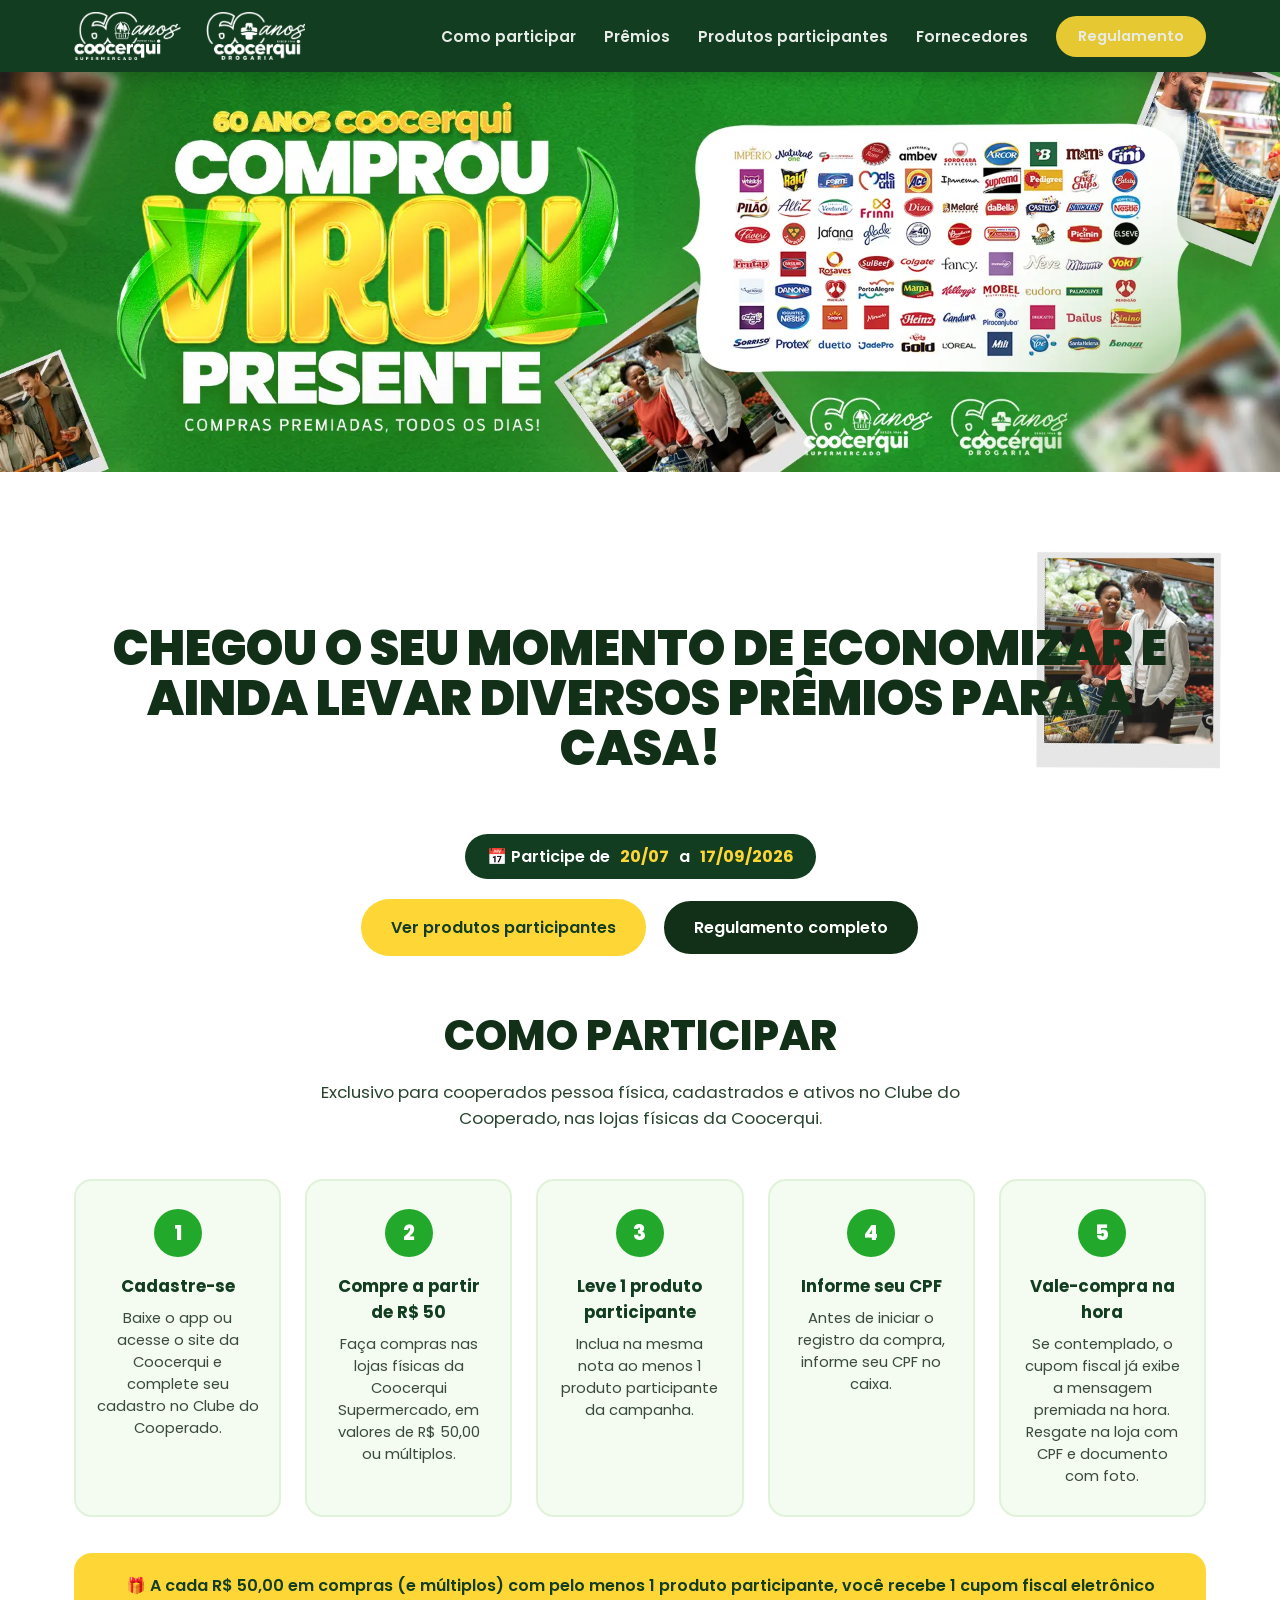
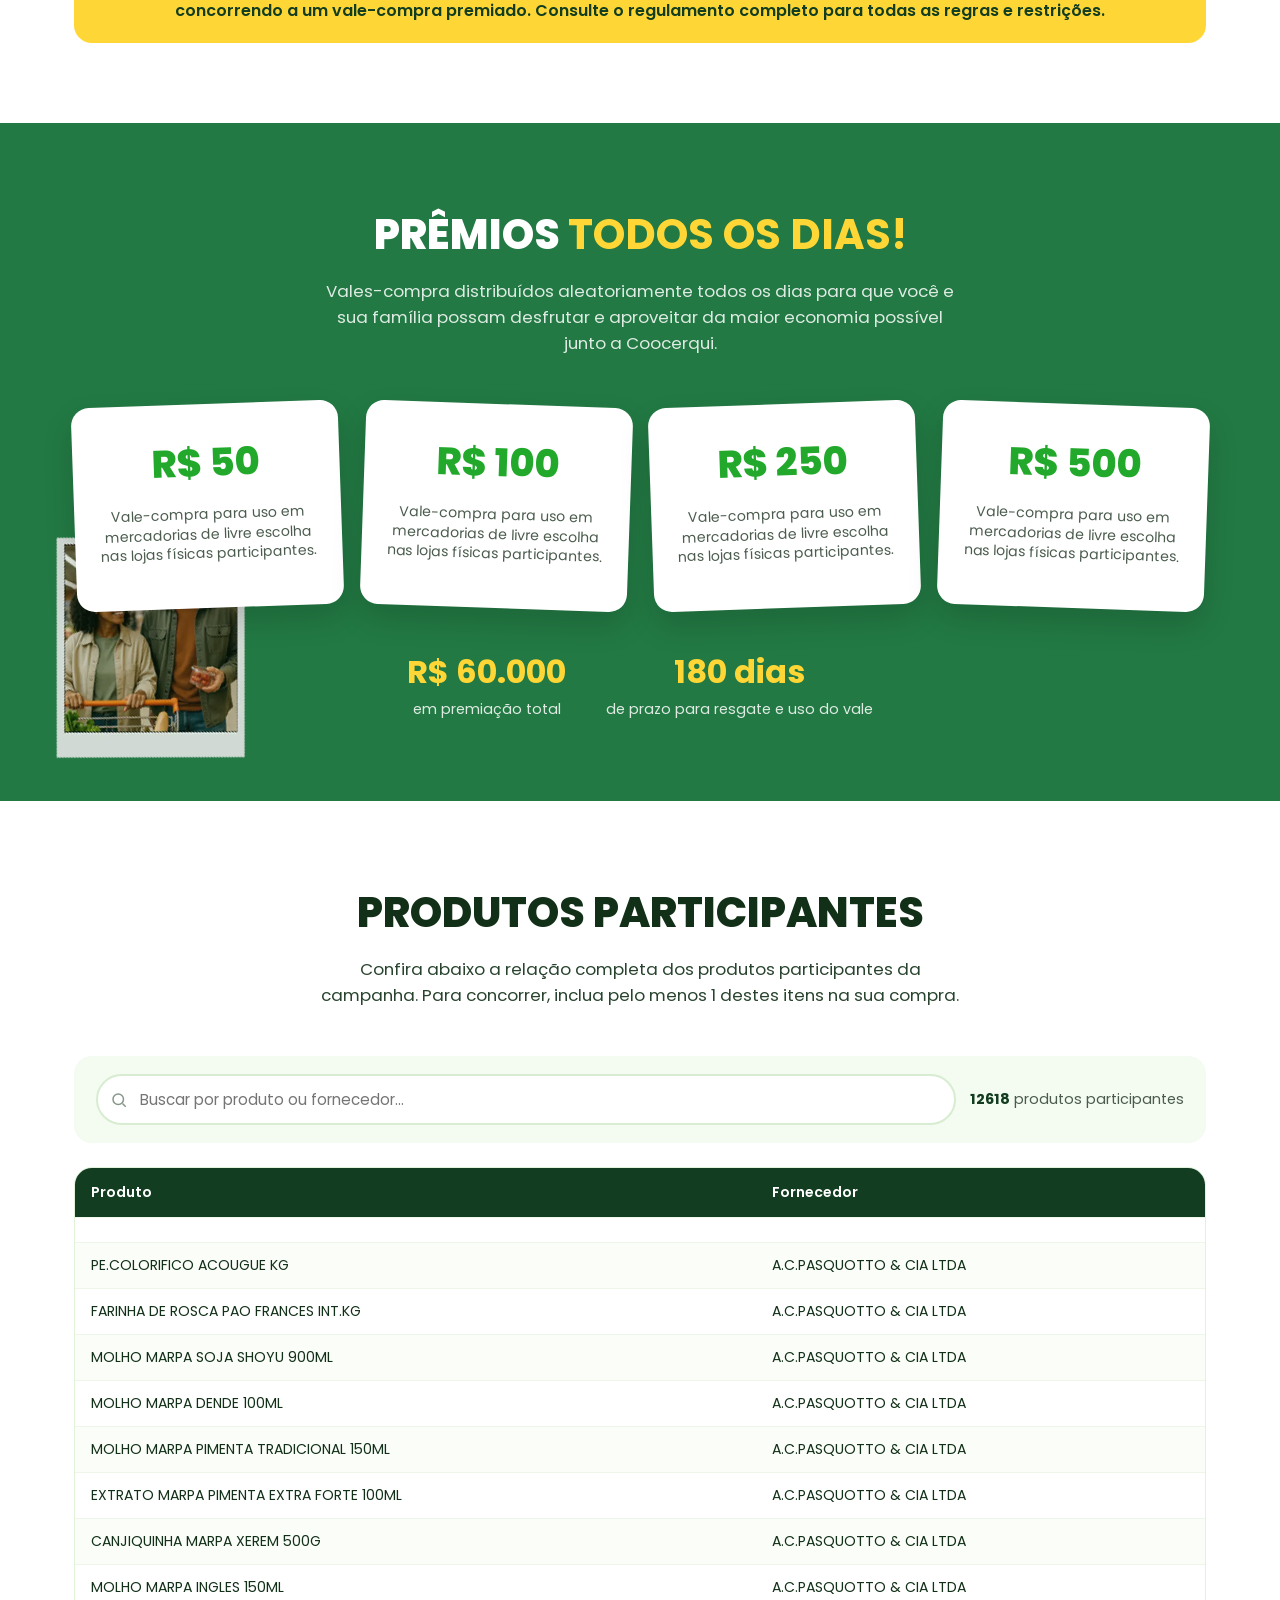
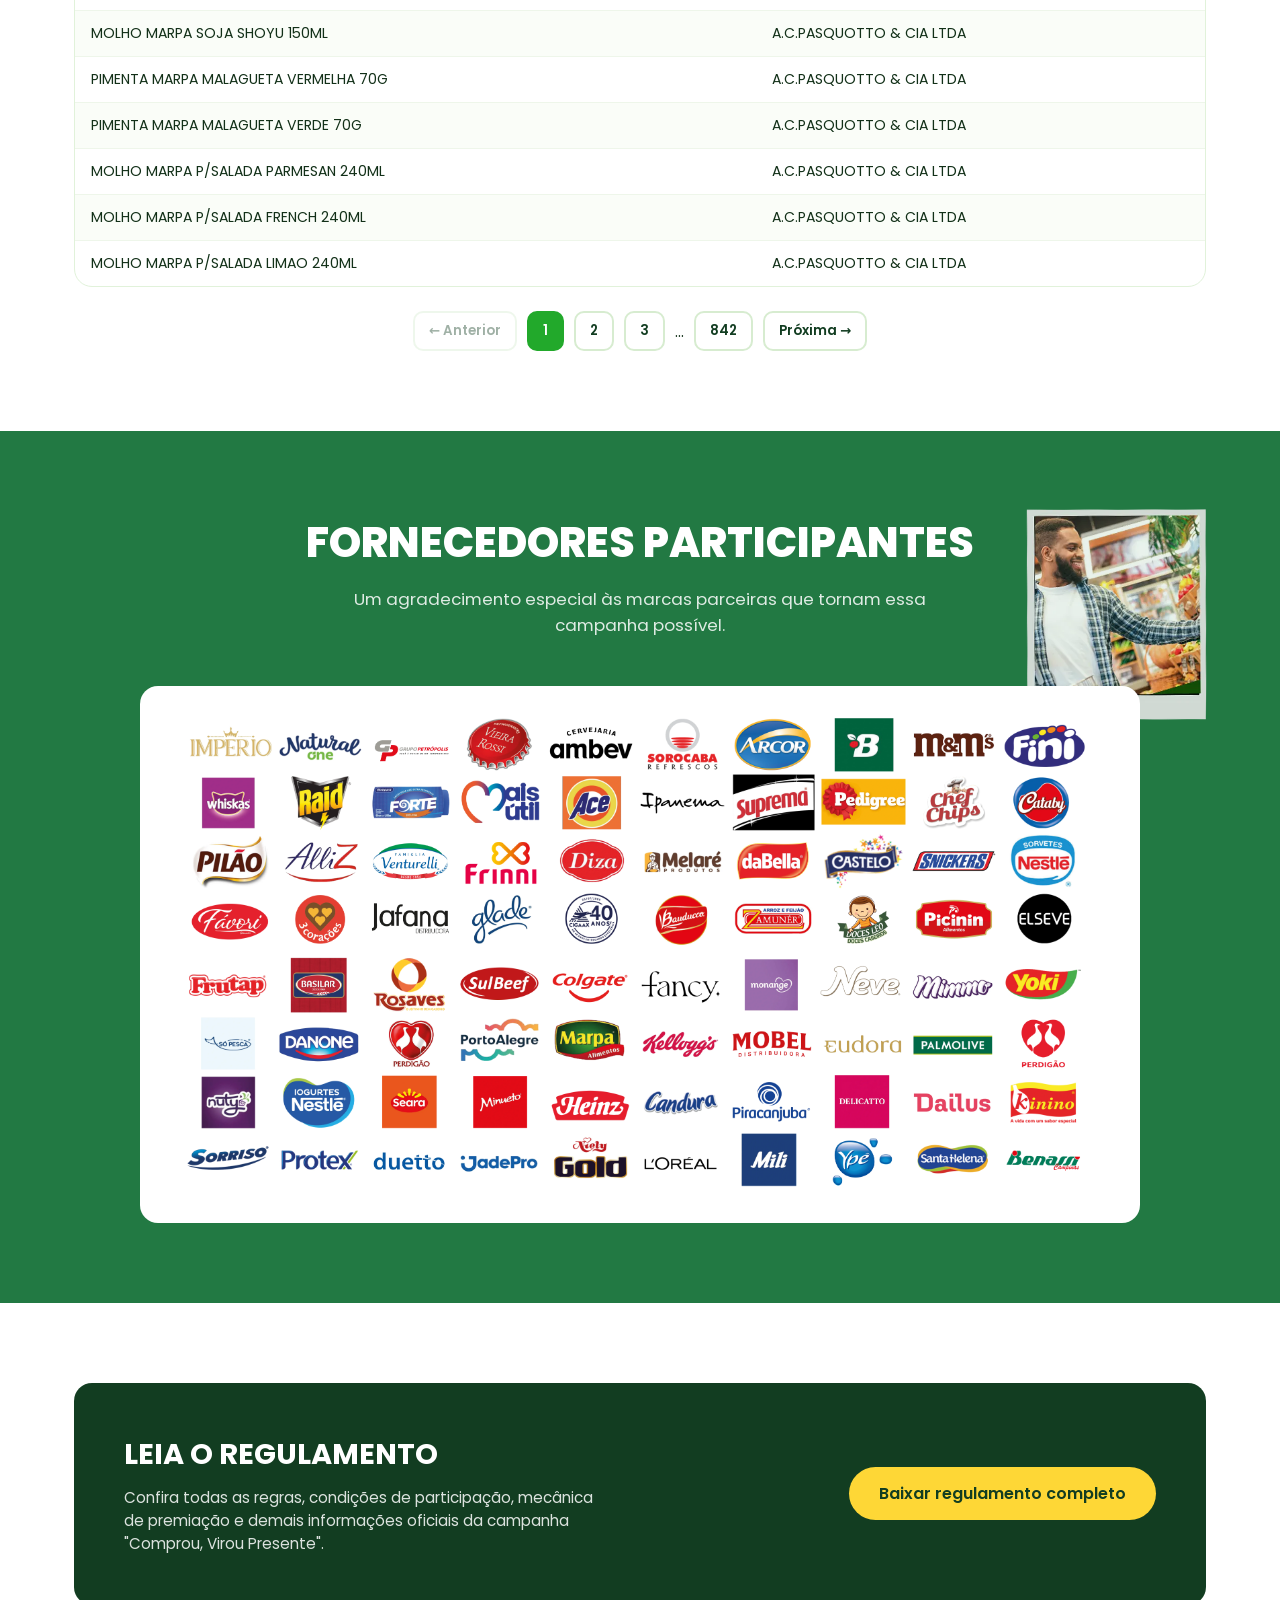
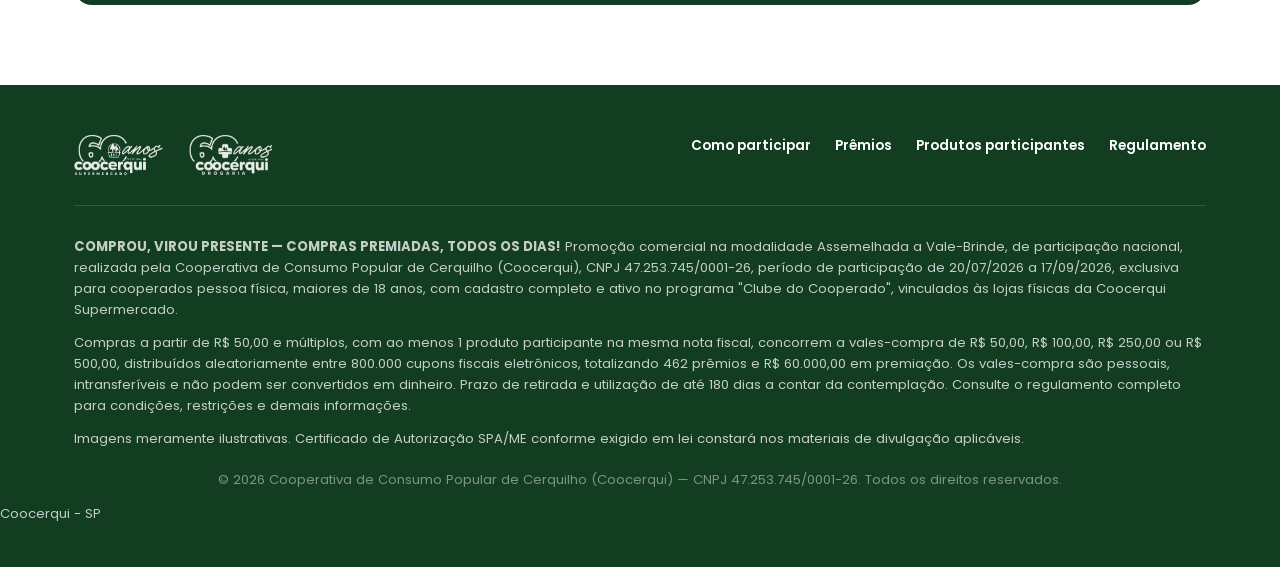
==== commit cfe4c161: "mod index" ====
--- a/index.html
+++ b/index.html
@@ -22,9 +22,6 @@
 <meta property="og:type" content="website">
 <meta name="twitter:card" content="summary_large_image">
 <link rel="icon" href="/img/favicon.png">
-
-
-
 </head>
 <body>
 
@@ -249,6 +246,7 @@
       &copy; <span id="anoAtual">2026</span> Cooperativa de Consumo Popular de Cerquilho (Coocerqui) — CNPJ 47.253.745/0001-26. Todos os direitos reservados.
     </div>
   </div>
+  <p>Coocerqui - SP</p>
 </footer>
 
 <script src="./js/produtos.js"></script>
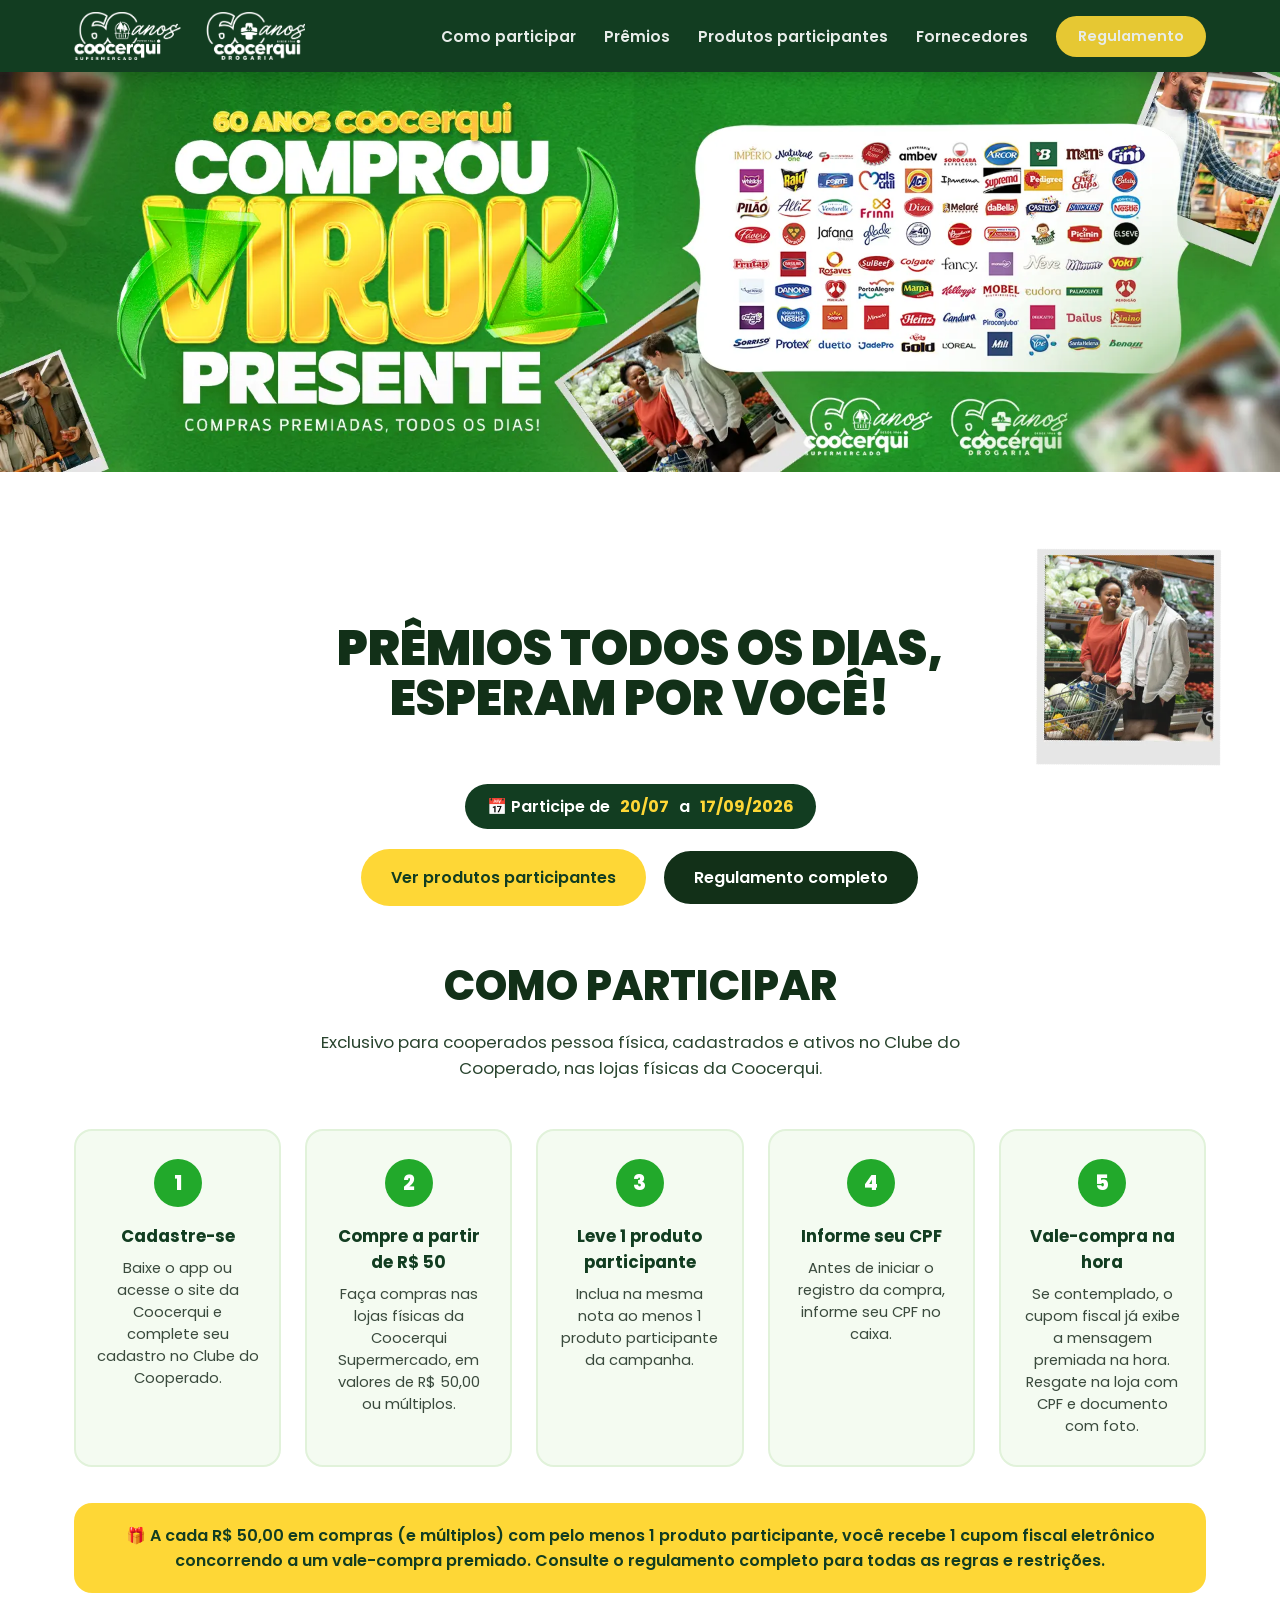
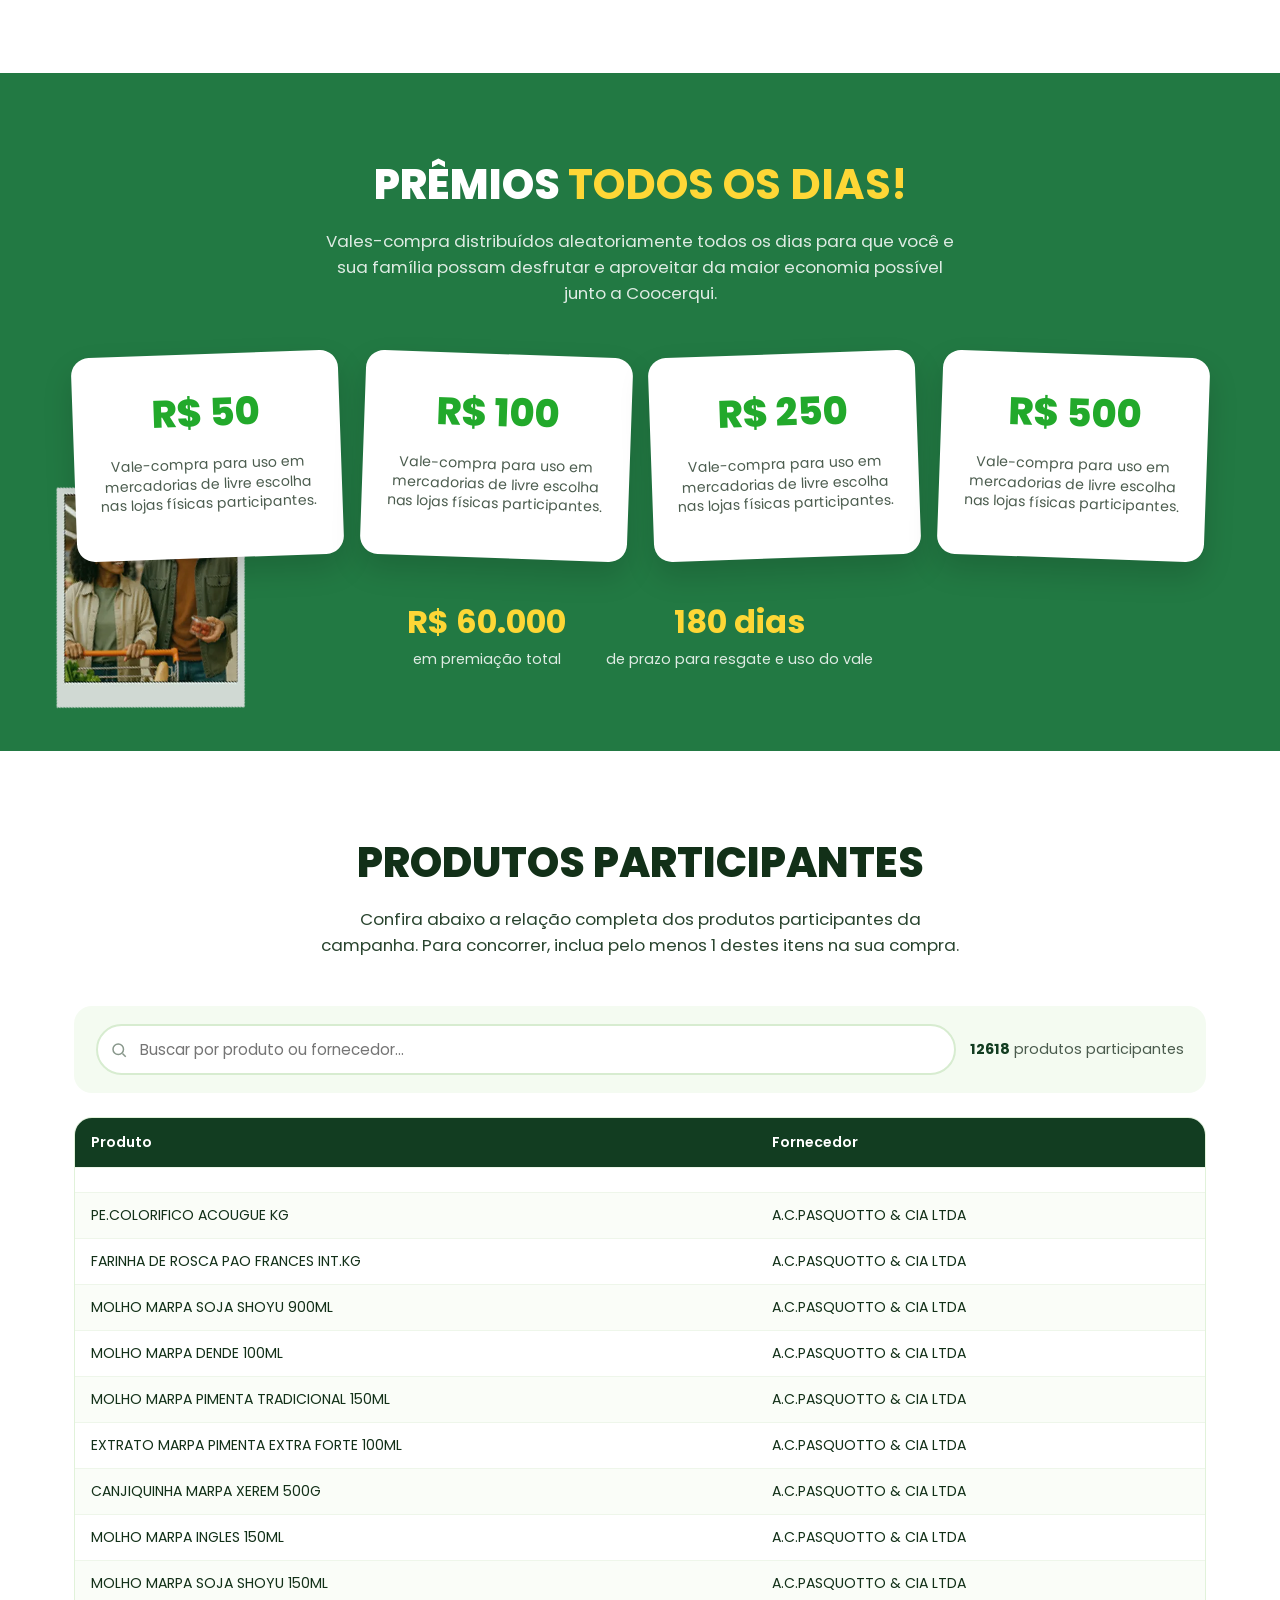
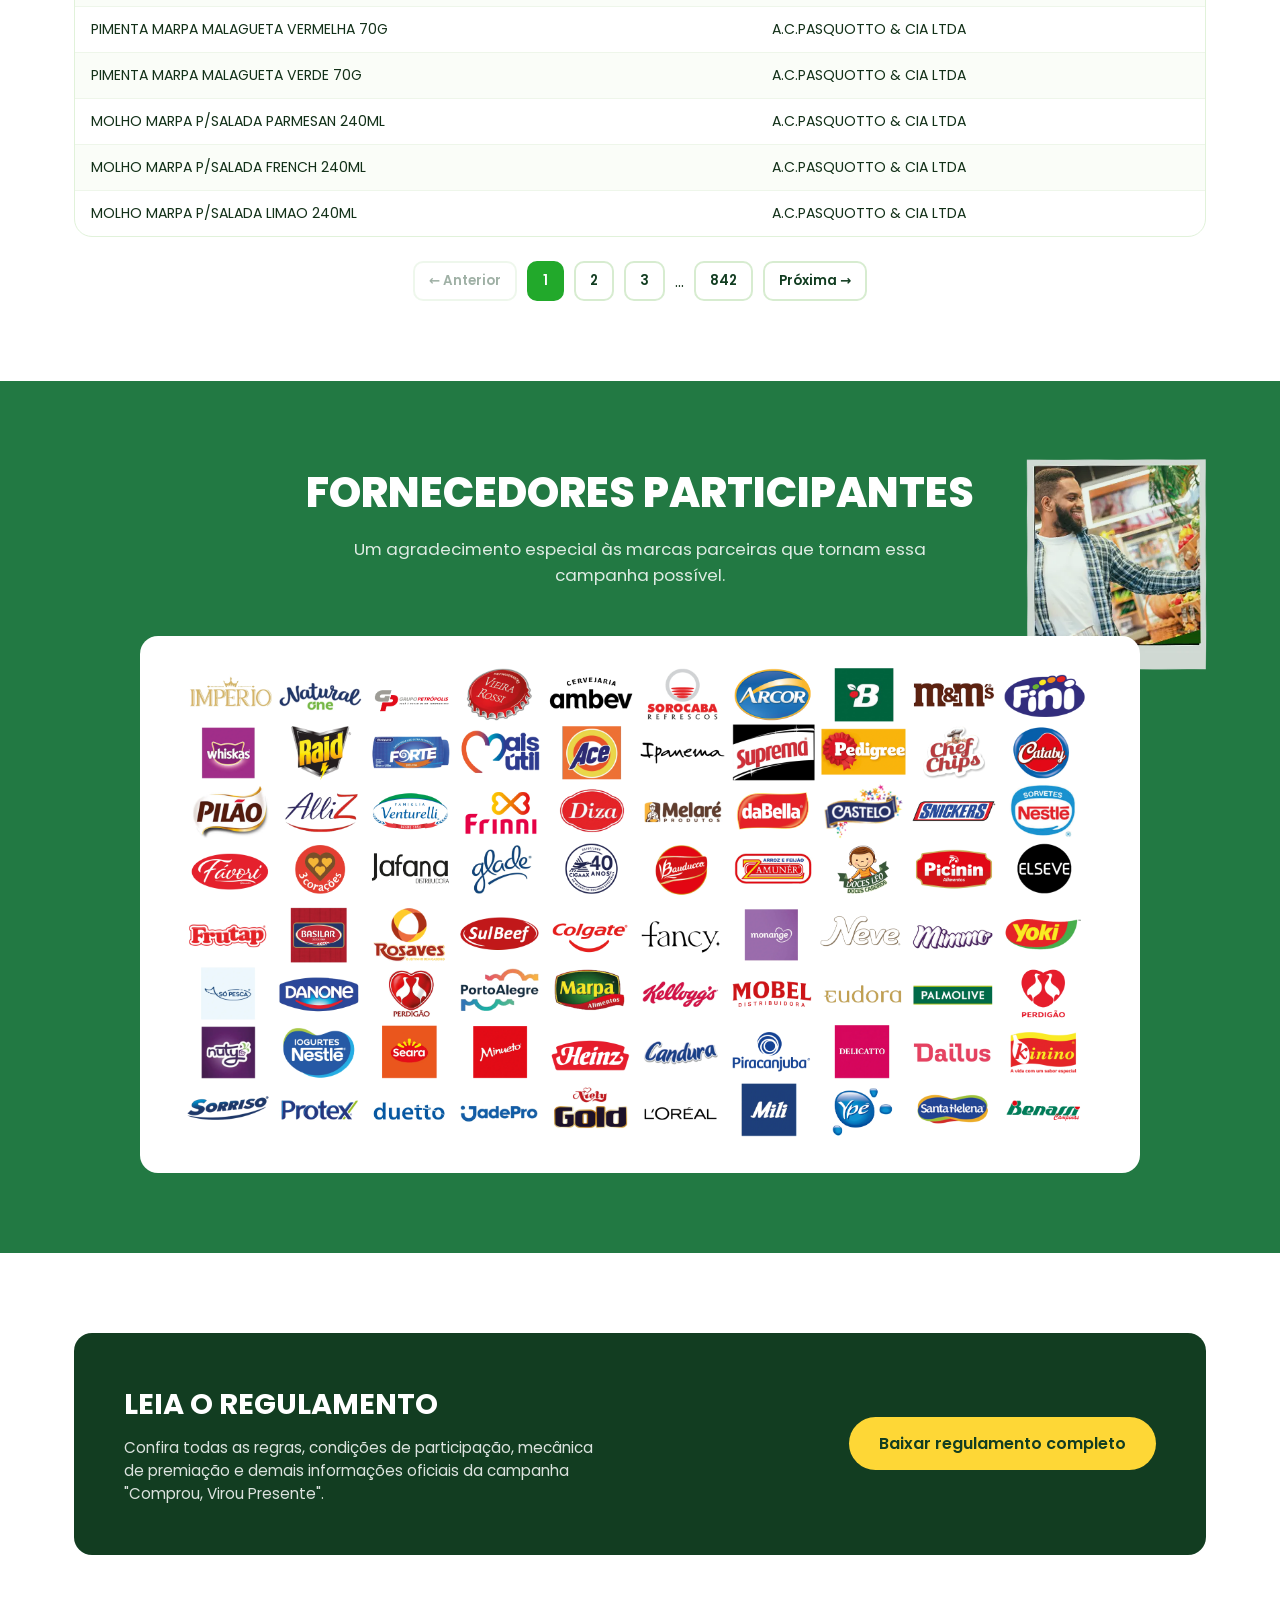
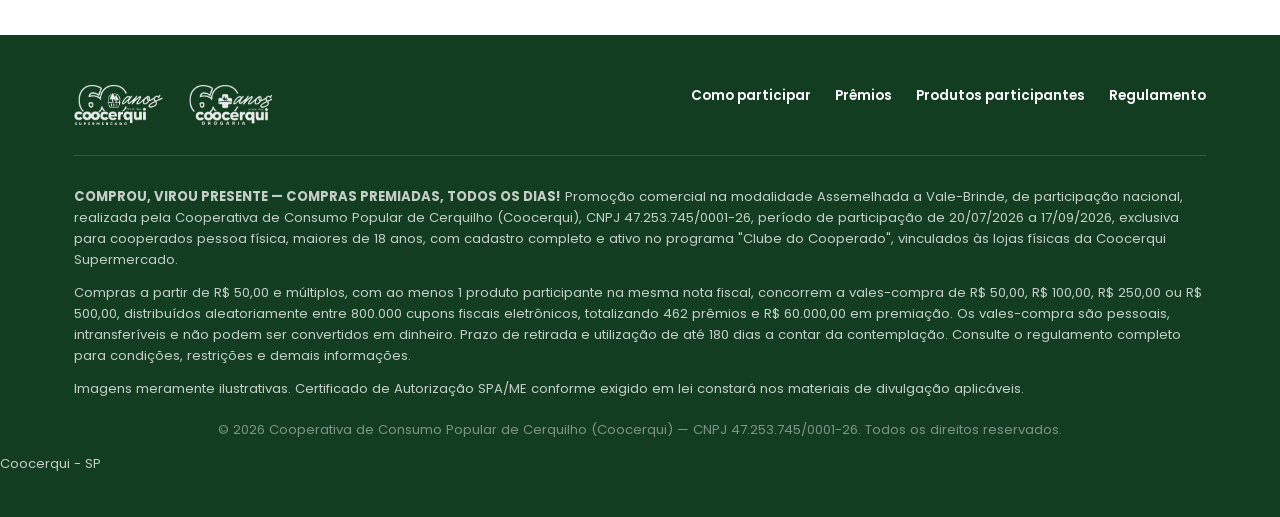
==== commit fbb7290e: "change HEADLINE  text" ====
--- a/index.html
+++ b/index.html
@@ -69,7 +69,7 @@
   <section id="como-participar" class="faixa-branca">
     <div class="container hero-cta-area">
 
-      <h1 style="font-size: 3em; font-weight: 900; line-height: 50px;">CHEGOU O SEU MOMENTO DE ECONOMIZAR E AINDA LEVAR DIVERSOS PRÊMIOS PARA A CASA!</h1>
+      <h1 style="font-size: 3em; font-weight: 900; line-height: 50px;">PRÊMIOS TODOS OS DIAS,<br>ESPERAM POR VOCÊ!</h1>
 
       <div class="hero-period">
         📅 Participe de <strong>20/07</strong> a <strong>17/09/2026</strong>
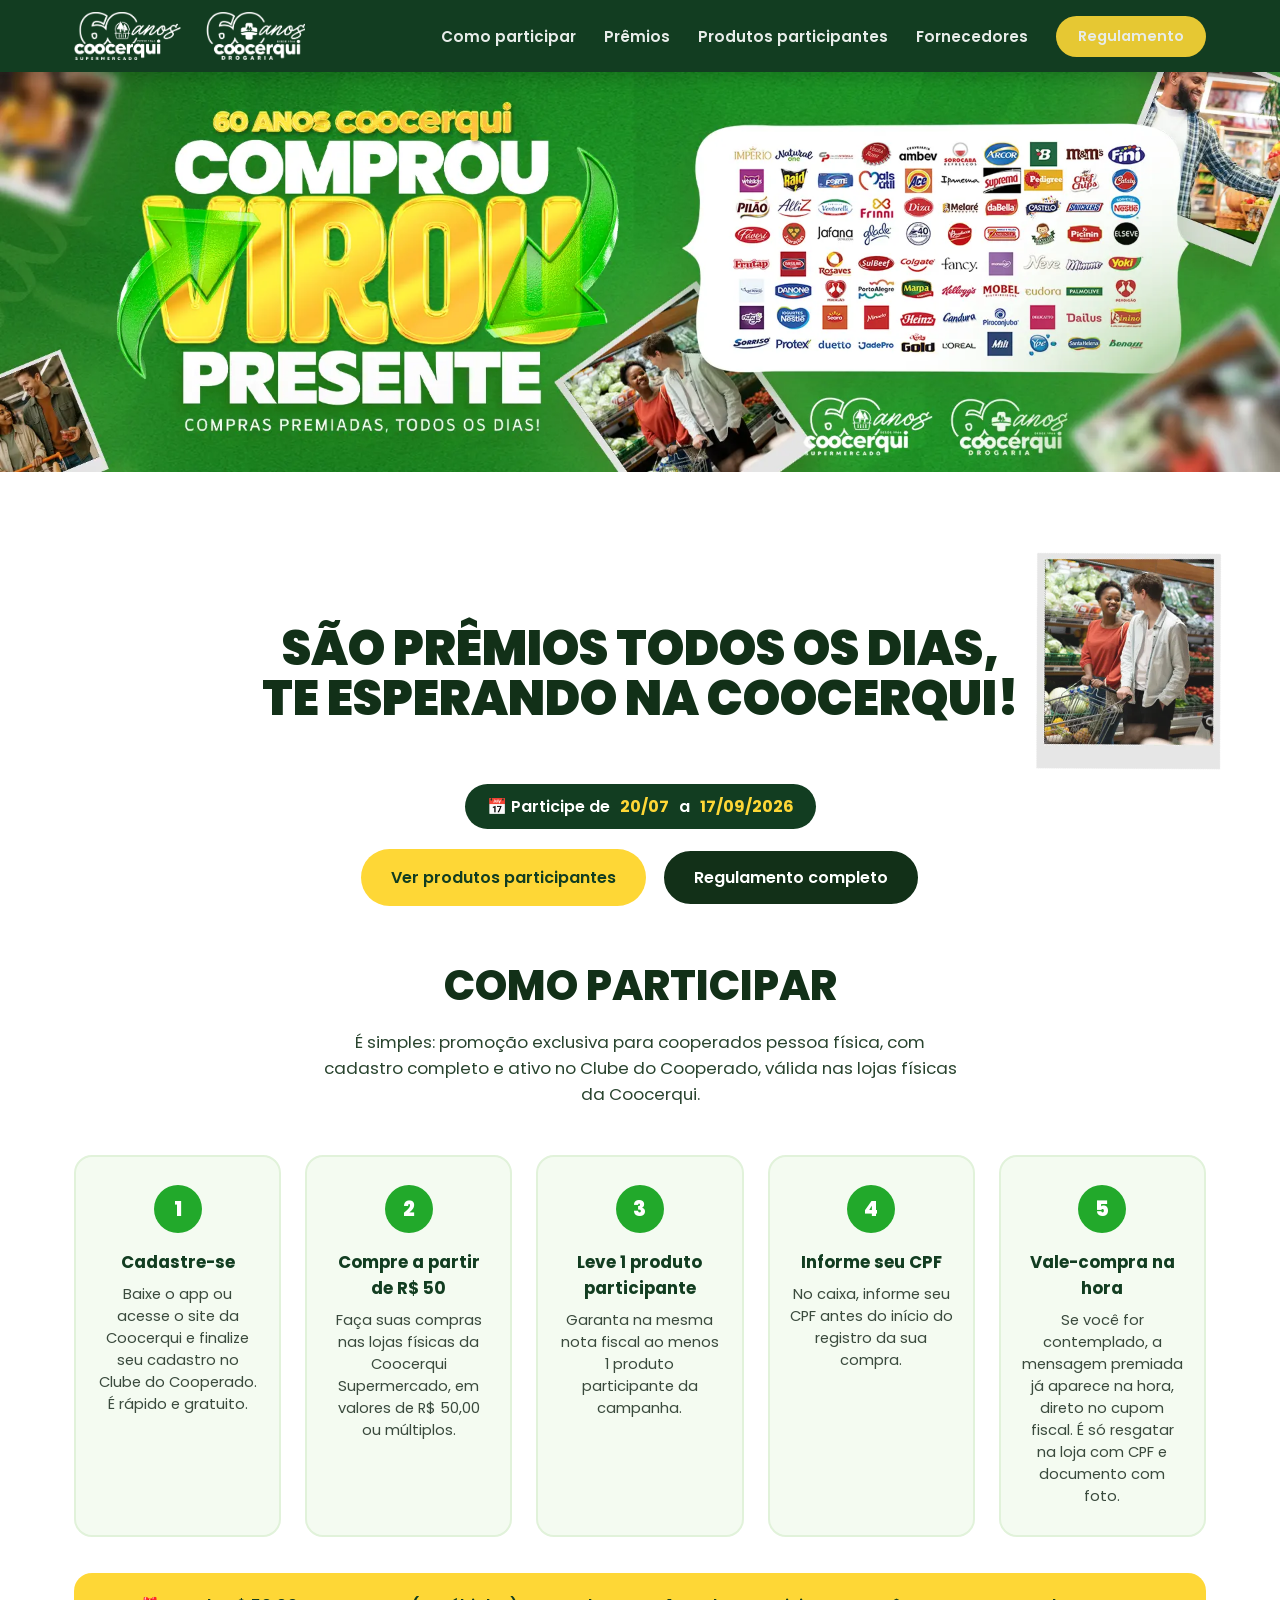
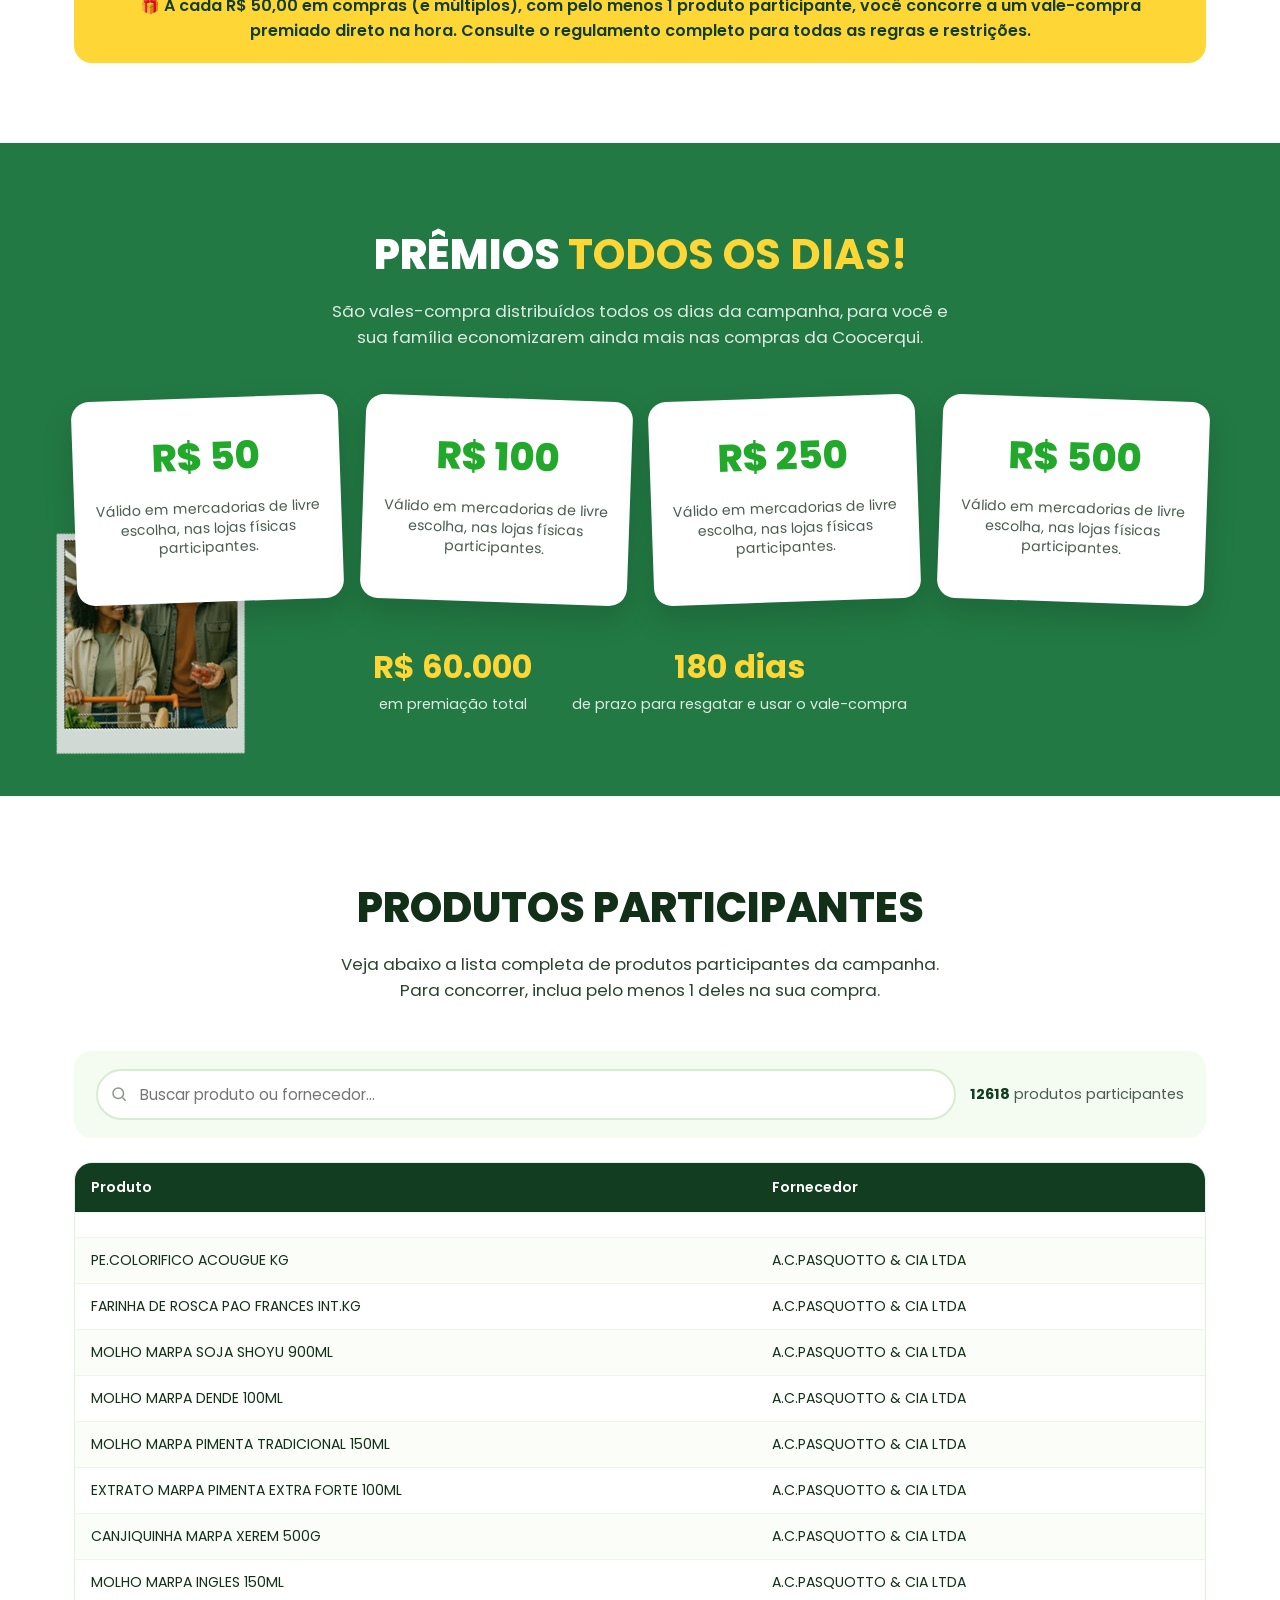
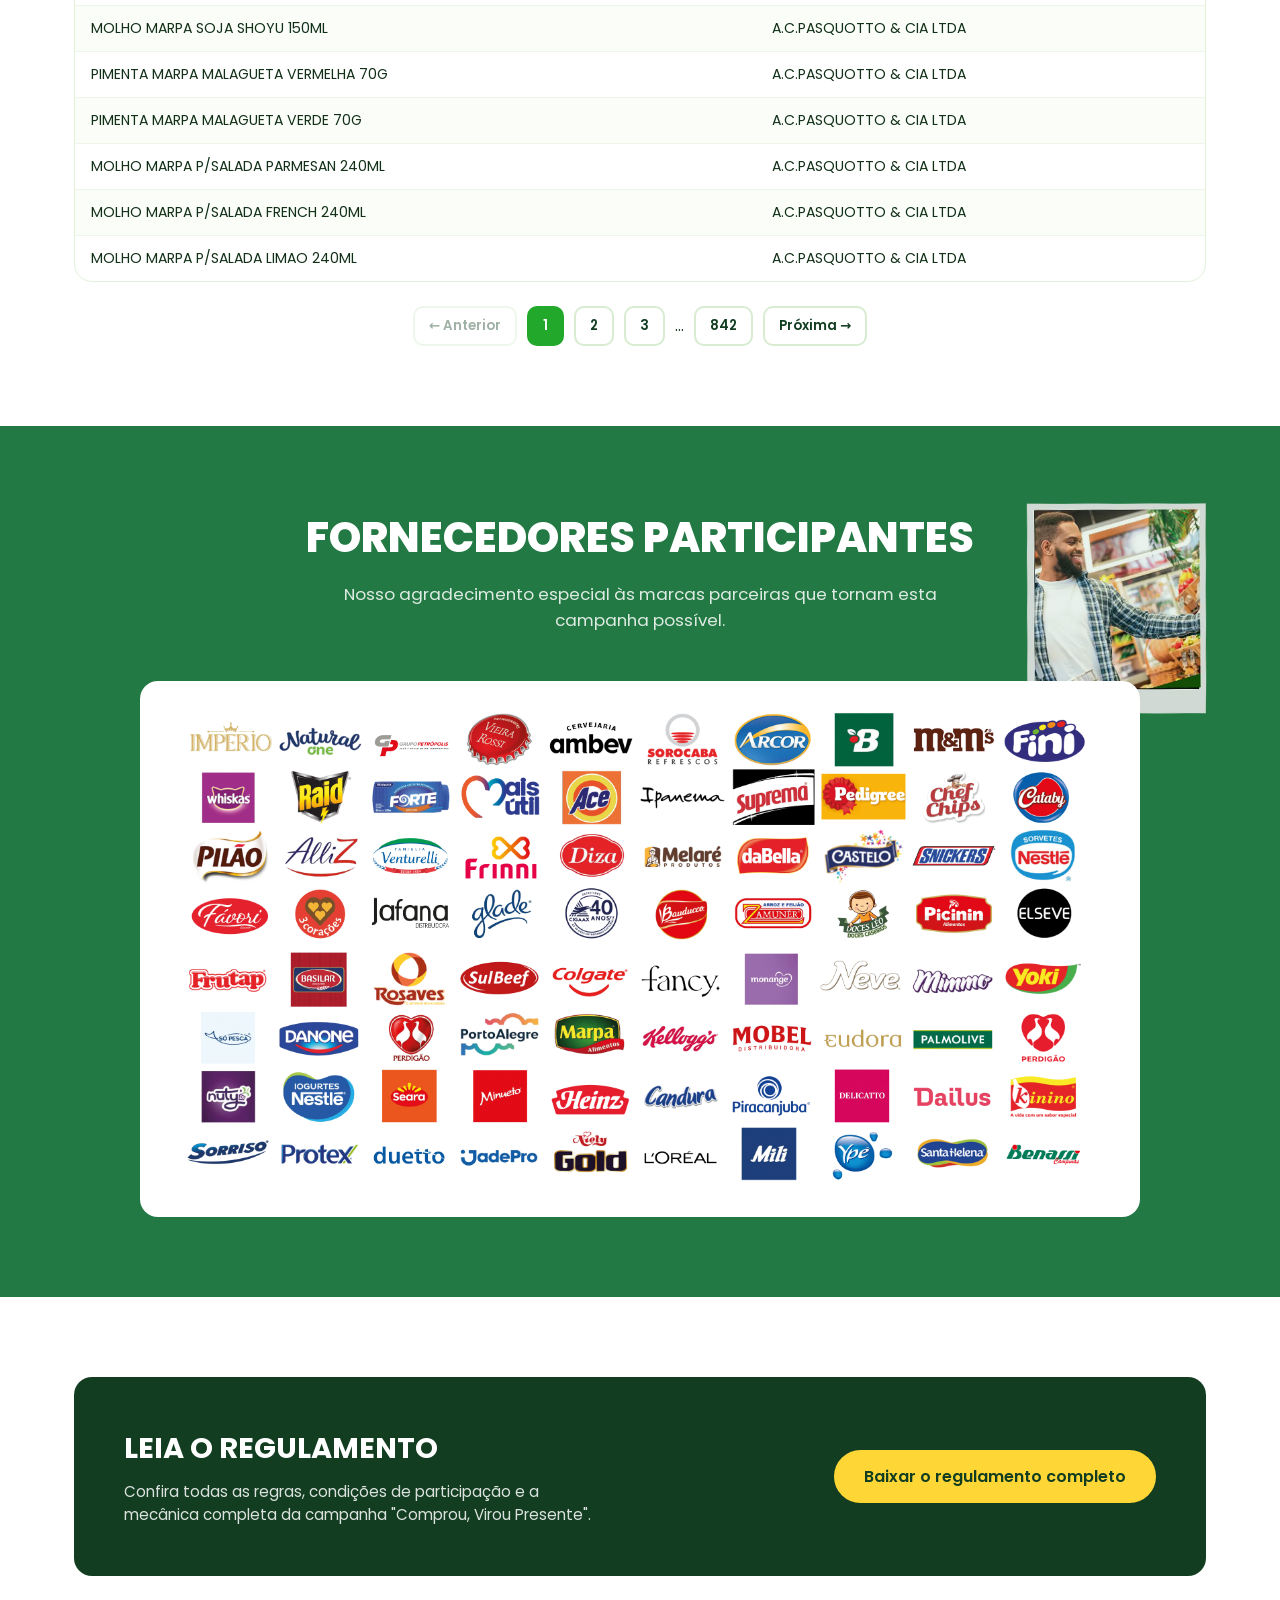
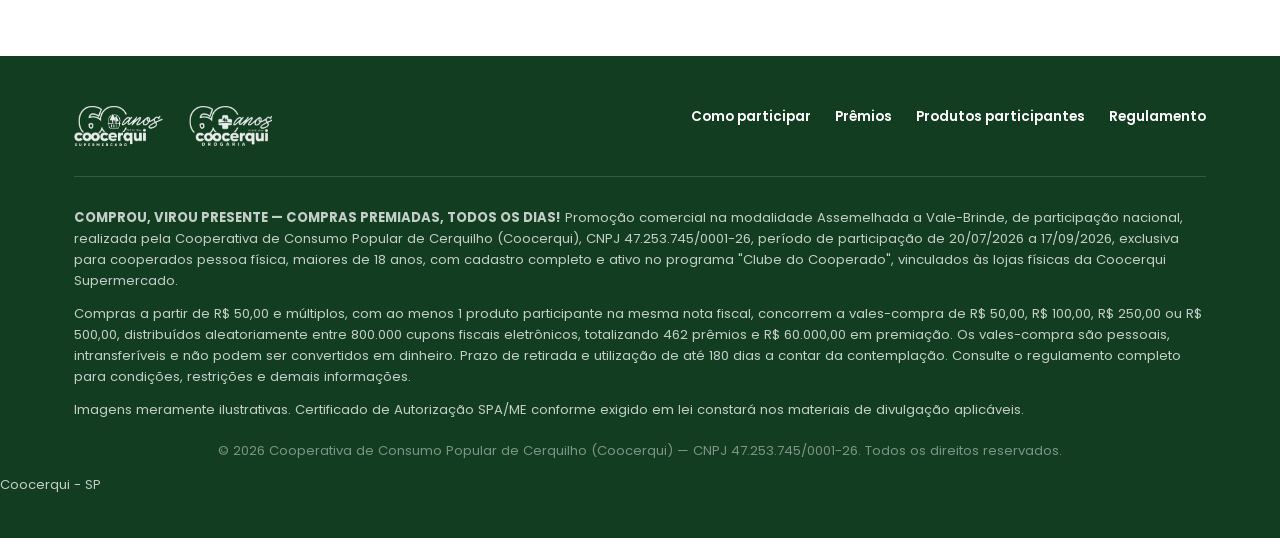
==== commit 5fd9c22d: "Melhora copy da landing page e adiciona Meta Pixel + Google tag Ajusta títulos, textos de seções e m" ====
--- a/index.html
+++ b/index.html
@@ -2,14 +2,43 @@
 <html lang="pt-br">
 <head>
 <meta charset="utf-8" />
+
+<!-- Google tag (gtag.js) -->
+<script async src="https://www.googletagmanager.com/gtag/js?id=AW-239318344"></script>
+<script>
+  window.dataLayer = window.dataLayer || [];
+  function gtag(){dataLayer.push(arguments);}
+  gtag('js', new Date());
+  gtag('config', 'AW-239318344');
+</script>
+<!-- End Google tag -->
+
+<!-- Meta Pixel Code -->
+<script>
+!function(f,b,e,v,n,t,s)
+{if(f.fbq)return;n=f.fbq=function(){n.callMethod?
+n.callMethod.apply(n,arguments):n.queue.push(arguments)};
+if(!f._fbq)f._fbq=n;n.push=n;n.loaded=!0;n.version='2.0';
+n.queue=[];t=b.createElement(e);t.async=!0;
+t.src=v;s=b.getElementsByTagName(e)[0];
+s.parentNode.insertBefore(t,s)}(window, document,'script',
+'https://connect.facebook.net/en_US/fbevents.js');
+fbq('init', '1026641246794057');
+fbq('track', 'PageView');
+</script>
+<noscript><img height="1" width="1" style="display:none"
+src="https://www.facebook.com/tr?id=1026641246794057&ev=PageView&noscript=1"
+/></noscript>
+<!-- End Meta Pixel Code -->
+
 <meta http-equiv="X-UA-Compatible" content="IE=edge" />
 <meta name="viewport" content="width=device-width, initial-scale=1" />
 <meta name="theme-color" content="#22a92b" />
-<title>60 Anos Coocerqui | Comprou, Virou Presente</title>
-<meta name="description" content="Celebre os 60 anos da Coocerqui! Nas compras a partir de R$ 50,00, com pelo menos 1 produto participante, você concorre a vales-compra na hora. Confira o regulamento e os produtos participantes." />
-<meta name="keywords" content="Coocerqui, 60 anos, supermercado, drogaria, aniversário, campanha, promoção, vale-compra, clube do cooperado" />
-<meta property="og:title" content="60 Anos Coocerqui | Comprou, Virou Presente" />
-<meta property="og:description" content="Compras premiadas, todos os dias! Participe da campanha de 60 anos da Coocerqui e concorra a vales-compra na hora." />
+<title>Comprou, Virou Presente | 60 Anos Coocerqui</title>
+<meta name="description" content="A Coocerqui está completando 60 anos e vai comemorar com você! A cada R$ 50,00 em compras com 1 produto participante, você concorre a um vale-compra premiado na hora. Confira as regras e os produtos participantes." />
+<meta name="keywords" content="Coocerqui, 60 anos, supermercado, drogaria, aniversário, campanha, promoção, vale-compra na hora, clube do cooperado" />
+<meta property="og:title" content="Comprou, Virou Presente | 60 Anos Coocerqui" />
+<meta property="og:description" content="60 anos de Coocerqui, compras premiadas todos os dias! Participe e concorra a vales-compra na hora, direto no seu cupom fiscal." />
 <meta property="og:type" content="website" />
 <link rel="preconnect" href="https://fonts.googleapis.com" />
 <link rel="preconnect" href="https://fonts.gstatic.com" crossorigin />
@@ -69,7 +98,7 @@
   <section id="como-participar" class="faixa-branca">
     <div class="container hero-cta-area">
 
-      <h1 style="font-size: 3em; font-weight: 900; line-height: 50px;">PRÊMIOS TODOS OS DIAS,<br>ESPERAM POR VOCÊ!</h1>
+      <h1 style="font-size: 3em; font-weight: 900; line-height: 50px;">SÃO PRÊMIOS TODOS OS DIAS,<br>TE ESPERANDO NA COOCERQUI!</h1>
 
       <div class="hero-period">
         📅 Participe de <strong>20/07</strong> a <strong>17/09/2026</strong>
@@ -84,38 +113,38 @@
 
     <div class="container">
       <h2 class="section-title">Como participar</h2>
-      <p class="section-subtitle">Exclusivo para cooperados pessoa física, cadastrados e ativos no Clube do Cooperado, nas lojas físicas da Coocerqui.</p>
+      <p class="section-subtitle">É simples: promoção exclusiva para cooperados pessoa física, com cadastro completo e ativo no Clube do Cooperado, válida nas lojas físicas da Coocerqui.</p>
 
       <div class="passos">
         <div class="passo">
           <div class="passo-numero">1</div>
           <h3>Cadastre-se</h3>
-          <p>Baixe o app ou acesse o site da Coocerqui e complete seu cadastro no Clube do Cooperado.</p>
+          <p>Baixe o app ou acesse o site da Coocerqui e finalize seu cadastro no Clube do Cooperado. É rápido e gratuito.</p>
         </div>
         <div class="passo">
           <div class="passo-numero">2</div>
           <h3>Compre a partir de R$ 50</h3>
-          <p>Faça compras nas lojas físicas da Coocerqui Supermercado, em valores de R$ 50,00 ou múltiplos.</p>
+          <p>Faça suas compras nas lojas físicas da Coocerqui Supermercado, em valores de R$ 50,00 ou múltiplos.</p>
         </div>
         <div class="passo">
           <div class="passo-numero">3</div>
           <h3>Leve 1 produto participante</h3>
-          <p>Inclua na mesma nota ao menos 1 produto participante da campanha.</p>
+          <p>Garanta na mesma nota fiscal ao menos 1 produto participante da campanha.</p>
         </div>
         <div class="passo">
           <div class="passo-numero">4</div>
           <h3>Informe seu CPF</h3>
-          <p>Antes de iniciar o registro da compra, informe seu CPF no caixa.</p>
+          <p>No caixa, informe seu CPF antes do início do registro da sua compra.</p>
         </div>
         <div class="passo">
           <div class="passo-numero">5</div>
           <h3>Vale-compra na hora</h3>
-          <p>Se contemplado, o cupom fiscal já exibe a mensagem premiada na hora. Resgate na loja com CPF e documento com foto.</p>
+          <p>Se você for contemplado, a mensagem premiada já aparece na hora, direto no cupom fiscal. É só resgatar na loja com CPF e documento com foto.</p>
         </div>
       </div>
 
       <div class="aviso-mecanica">
-        🎁 A cada R$ 50,00 em compras (e múltiplos) com pelo menos 1 produto participante, você recebe 1 cupom fiscal eletrônico concorrendo a um vale-compra premiado. Consulte o regulamento completo para todas as regras e restrições.
+        🎁 A cada R$ 50,00 em compras (e múltiplos), com pelo menos 1 produto participante, você concorre a um vale-compra premiado direto na hora. Consulte o regulamento completo para todas as regras e restrições.
       </div>
     </div>
   </section>
@@ -126,24 +155,24 @@
 
     <div class="container">
       <h2 class="section-title">Prêmios <strong style="color: #fed736;">Todos Os Dias!</strong></h2>
-      <p class="section-subtitle">Vales-compra distribuídos aleatoriamente todos os dias para que você e sua família possam desfrutar e aproveitar da maior economia possível junto a Coocerqui.</p>
+      <p class="section-subtitle">São vales-compra distribuídos todos os dias da campanha, para você e sua família economizarem ainda mais nas compras da Coocerqui.</p>
 
       <div class="premios-grid">
         <div class="premio-card">
           <div class="premio-valor">R$ 50</div>
-          <p class="premio-desc">Vale-compra para uso em mercadorias de livre escolha nas lojas físicas participantes.</p>
+          <p class="premio-desc">Válido em mercadorias de livre escolha, nas lojas físicas participantes.</p>
         </div>
         <div class="premio-card">
           <div class="premio-valor">R$ 100</div>
-          <p class="premio-desc">Vale-compra para uso em mercadorias de livre escolha nas lojas físicas participantes.</p>
+          <p class="premio-desc">Válido em mercadorias de livre escolha, nas lojas físicas participantes.</p>
         </div>
         <div class="premio-card">
           <div class="premio-valor">R$ 250</div>
-          <p class="premio-desc">Vale-compra para uso em mercadorias de livre escolha nas lojas físicas participantes.</p>
+          <p class="premio-desc">Válido em mercadorias de livre escolha, nas lojas físicas participantes.</p>
         </div>
         <div class="premio-card">
           <div class="premio-valor">R$ 500</div>
-          <p class="premio-desc">Vale-compra para uso em mercadorias de livre escolha nas lojas físicas participantes.</p>
+          <p class="premio-desc">Válido em mercadorias de livre escolha, nas lojas físicas participantes.</p>
         </div>
       </div>
 
@@ -154,7 +183,7 @@
         </div>
         <div class="item">
           <strong>180 dias</strong>
-          <span>de prazo para resgate e uso do vale</span>
+          <span>de prazo para resgatar e usar o vale-compra</span>
         </div>
       </div>
     </div>
@@ -164,12 +193,12 @@
   <section id="produtos" class="faixa-branca">
     <div class="container">
       <h2 class="section-title">Produtos participantes</h2>
-      <p class="section-subtitle">Confira abaixo a relação completa dos produtos participantes da campanha. Para concorrer, inclua pelo menos 1 destes itens na sua compra.</p>
+      <p class="section-subtitle">Veja abaixo a lista completa de produtos participantes da campanha. Para concorrer, inclua pelo menos 1 deles na sua compra.</p>
 
       <div class="produtos-toolbar">
         <div class="produtos-busca">
           <svg viewBox="0 0 24 24" fill="none" stroke="currentColor" stroke-width="2"><circle cx="11" cy="11" r="7"/><line x1="21" y1="21" x2="16.65" y2="16.65"/></svg>
-          <input type="text" id="produtosBusca" placeholder="Buscar por produto ou fornecedor..." autocomplete="off" />
+          <input type="text" id="produtosBusca" placeholder="Buscar produto ou fornecedor..." autocomplete="off" />
         </div>
         <div class="produtos-info" id="produtosInfo">Carregando produtos...</div>
       </div>
@@ -198,7 +227,7 @@
 
     <div class="container">
       <h2 class="section-title">Fornecedores participantes</h2>
-      <p class="section-subtitle">Um agradecimento especial às marcas parceiras que tornam essa campanha possível.</p>
+      <p class="section-subtitle">Nosso agradecimento especial às marcas parceiras que tornam esta campanha possível.</p>
 
       <div class="fornecedores-box">
         <img src="./imgs/LOGO_FORNECEDORES.webp" alt="Logos dos fornecedores participantes" onerror="this.closest('.fornecedores-box').style.display='none'" />
@@ -212,9 +241,9 @@
       <div class="regulamento-cta">
         <div>
           <h2>Leia o regulamento</h2>
-          <p>Confira todas as regras, condições de participação, mecânica de premiação e demais informações oficiais da campanha "Comprou, Virou Presente".</p>
-        </div>
-        <a href="./assets/regulamento60anos.pdf" target="_blank" rel="noopener" class="btn btn-amarelo">Baixar regulamento completo</a>
+          <p>Confira todas as regras, condições de participação e a mecânica completa da campanha "Comprou, Virou Presente".</p>
+        </div>
+        <a href="./assets/regulamento60anos.pdf" target="_blank" rel="noopener" class="btn btn-amarelo">Baixar o regulamento completo</a>
       </div>
     </div>
   </section>
